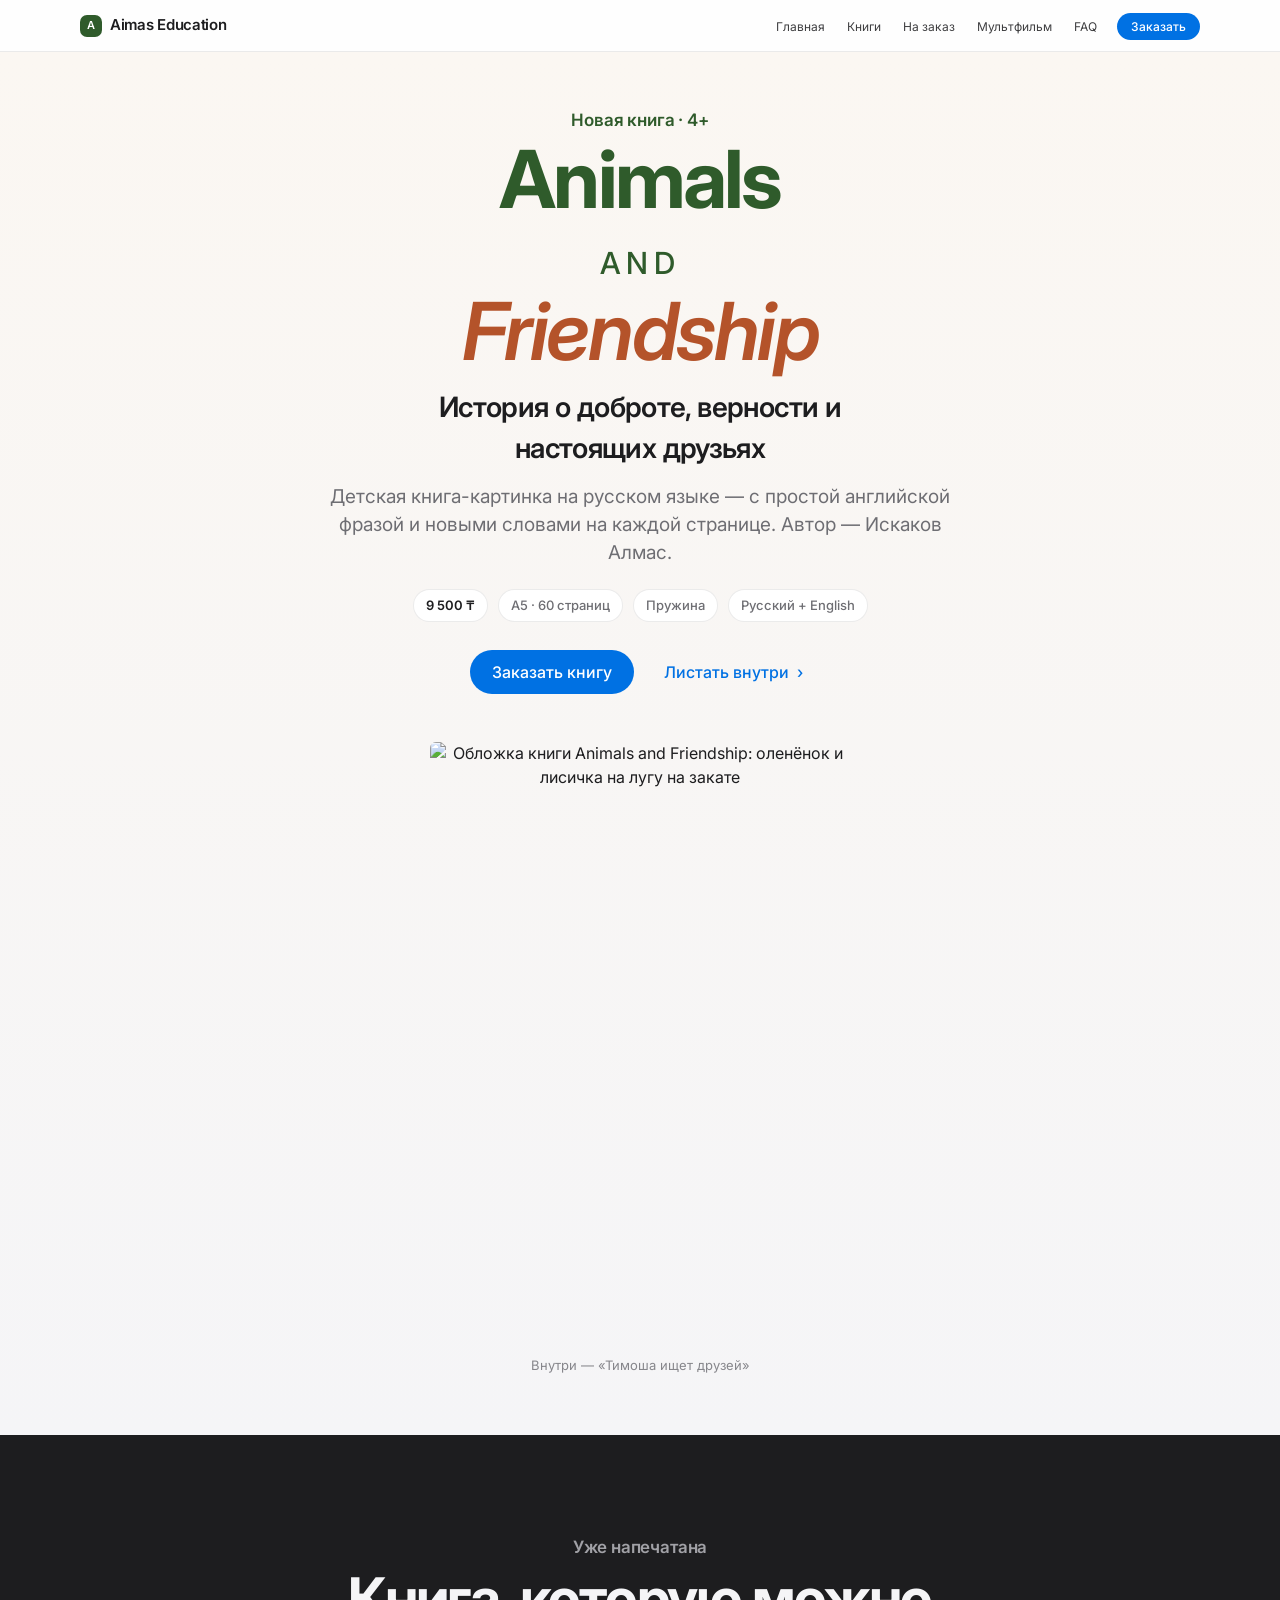
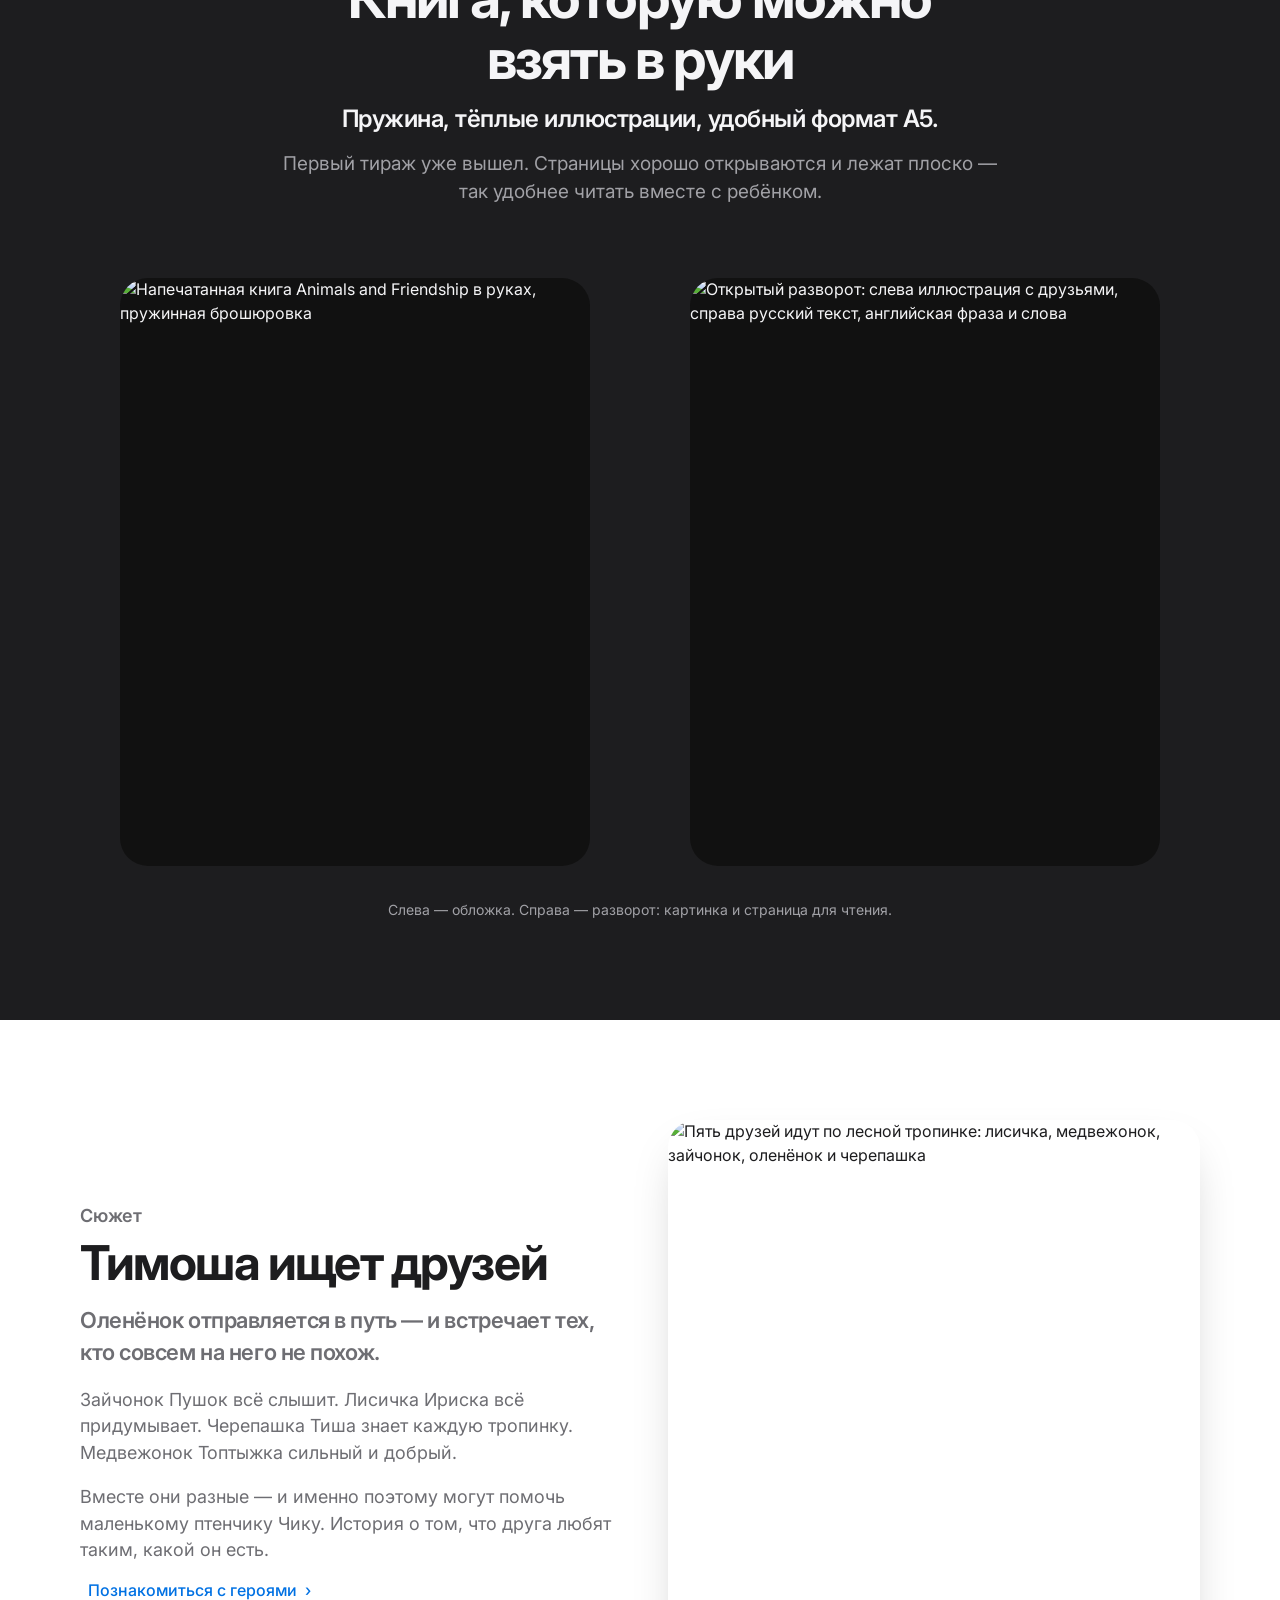
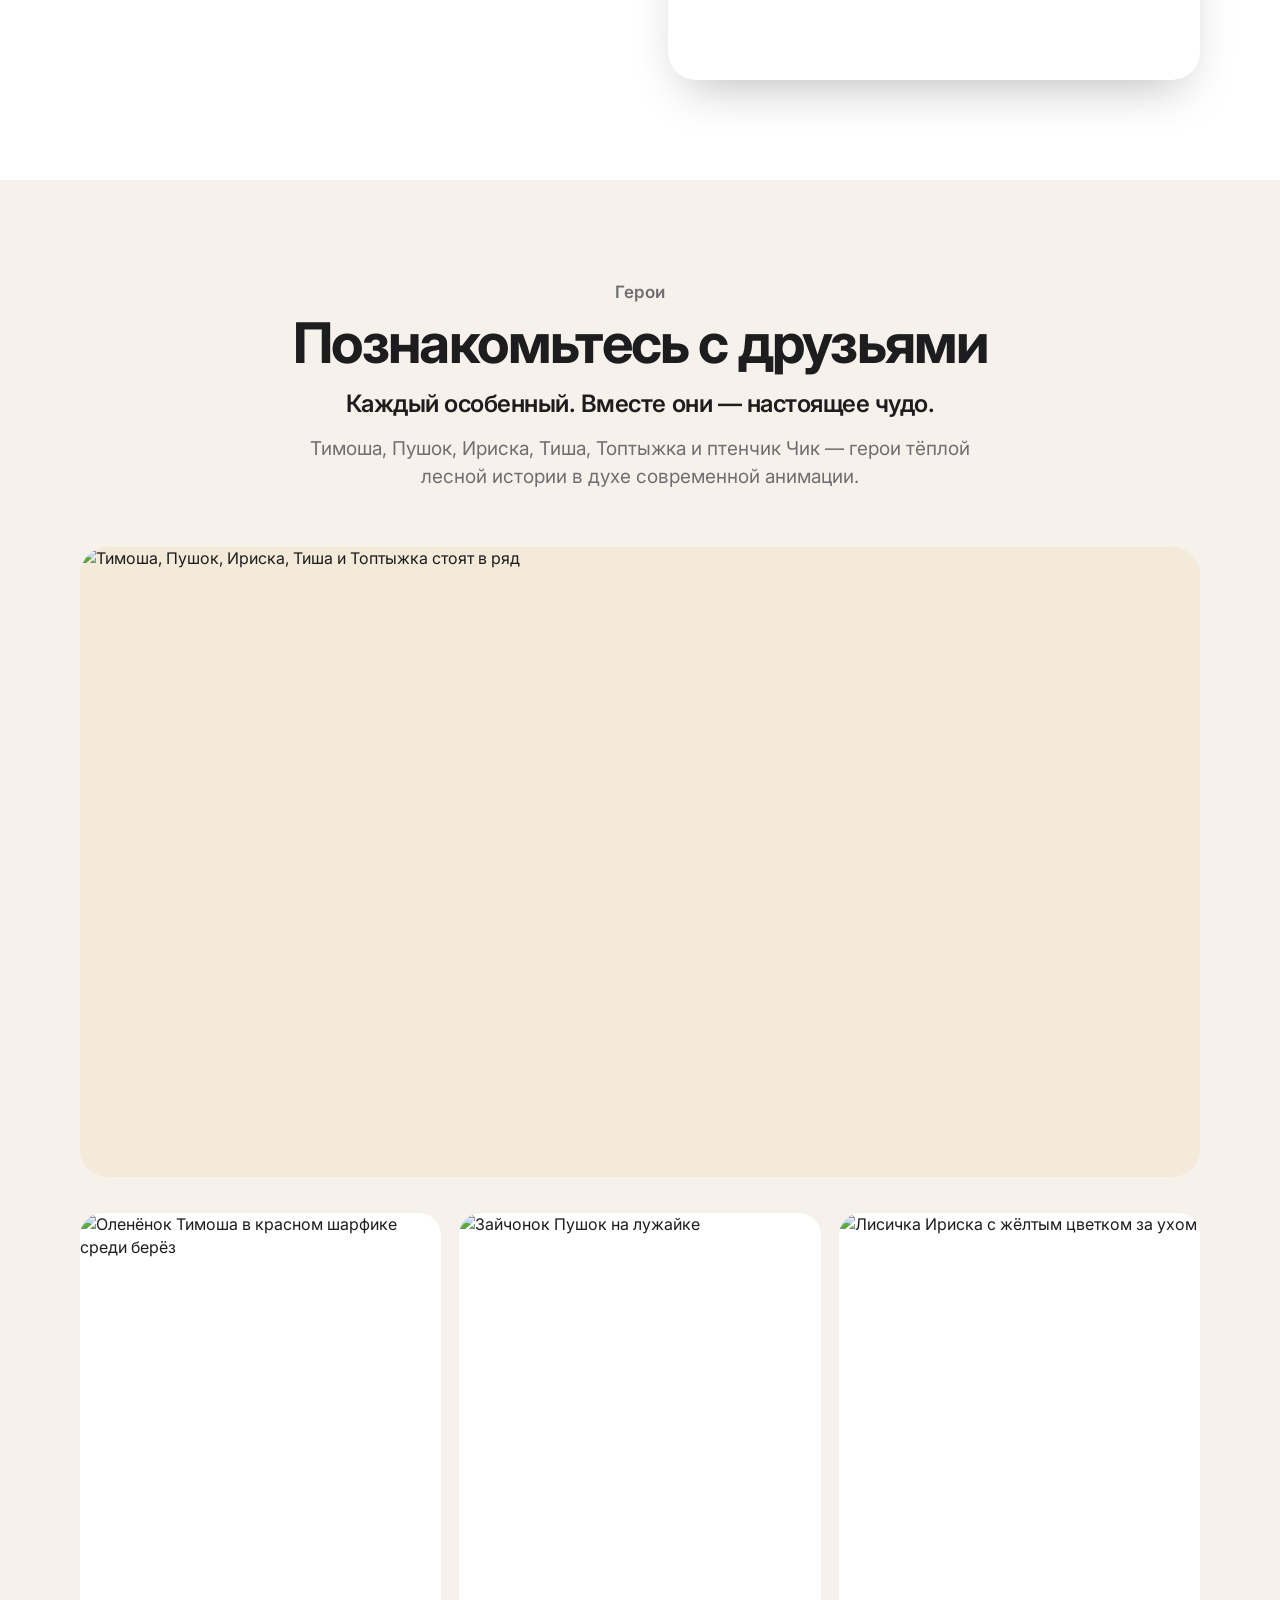
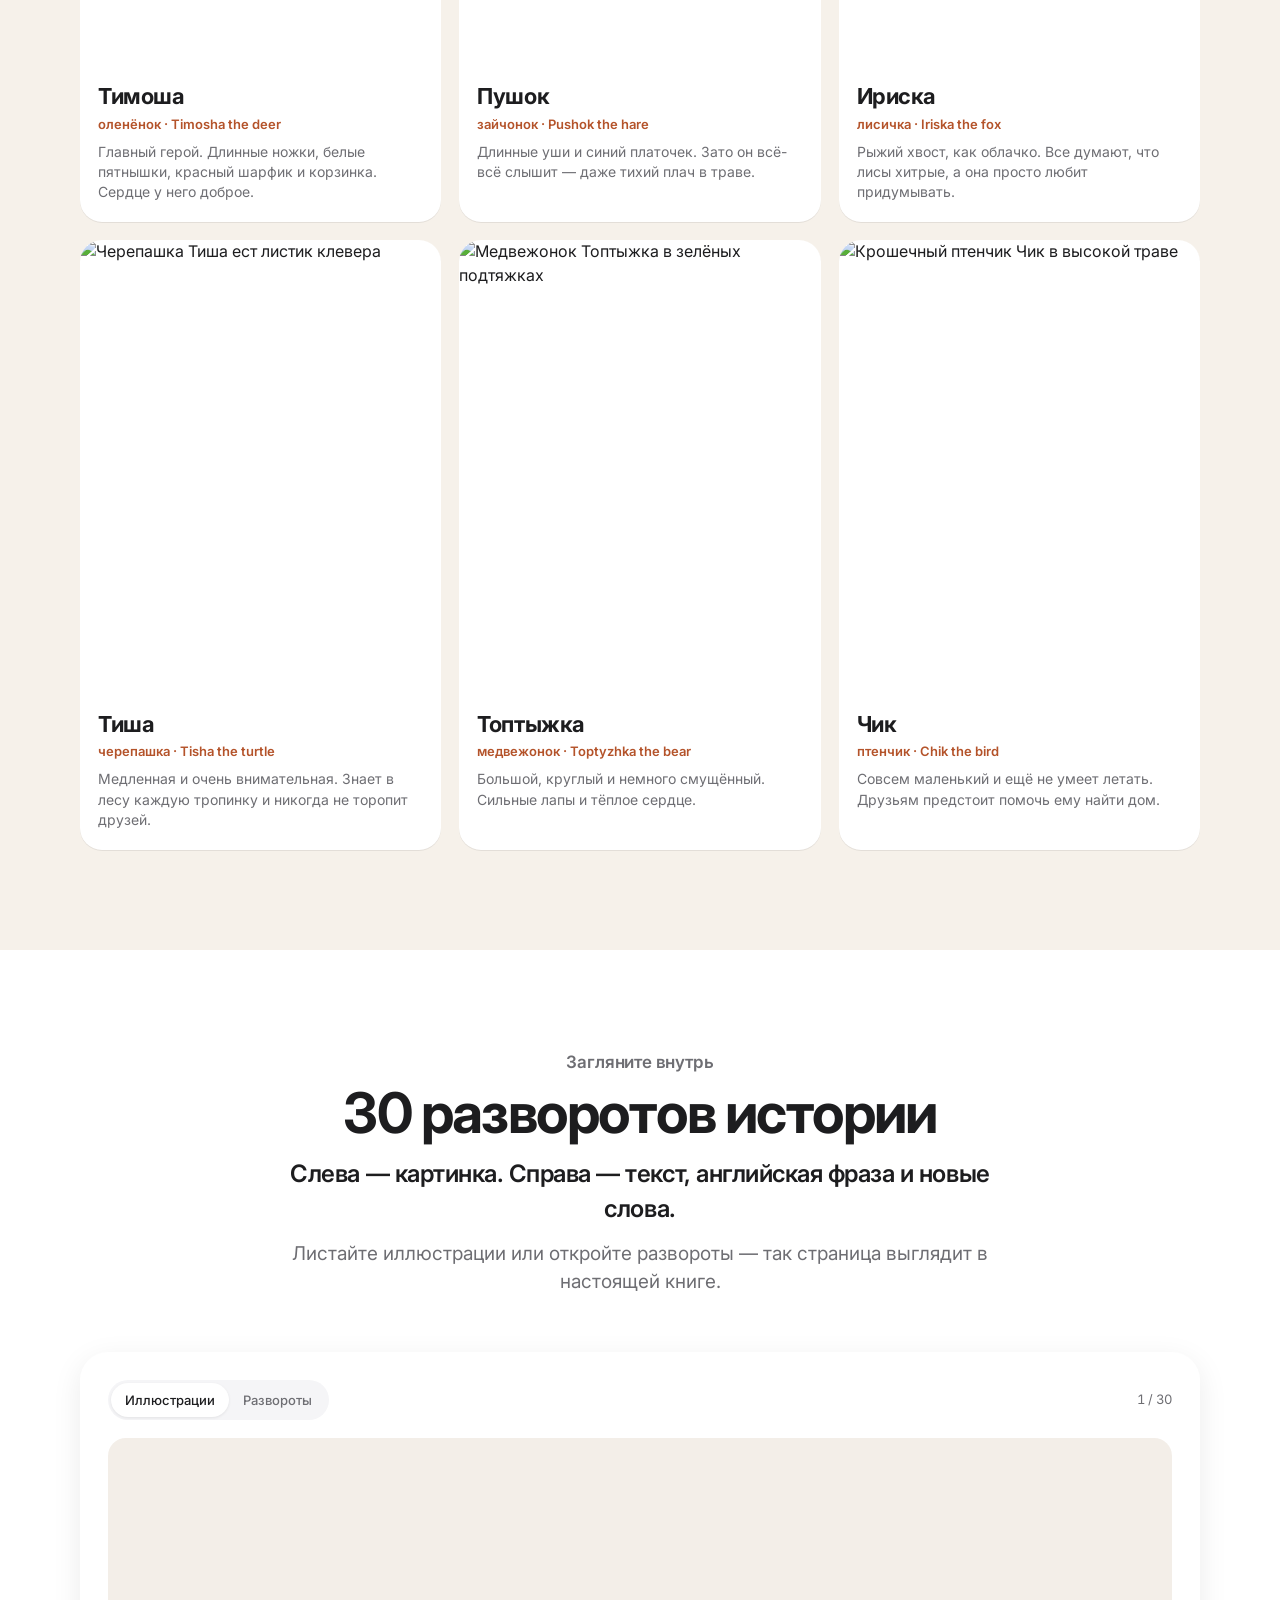
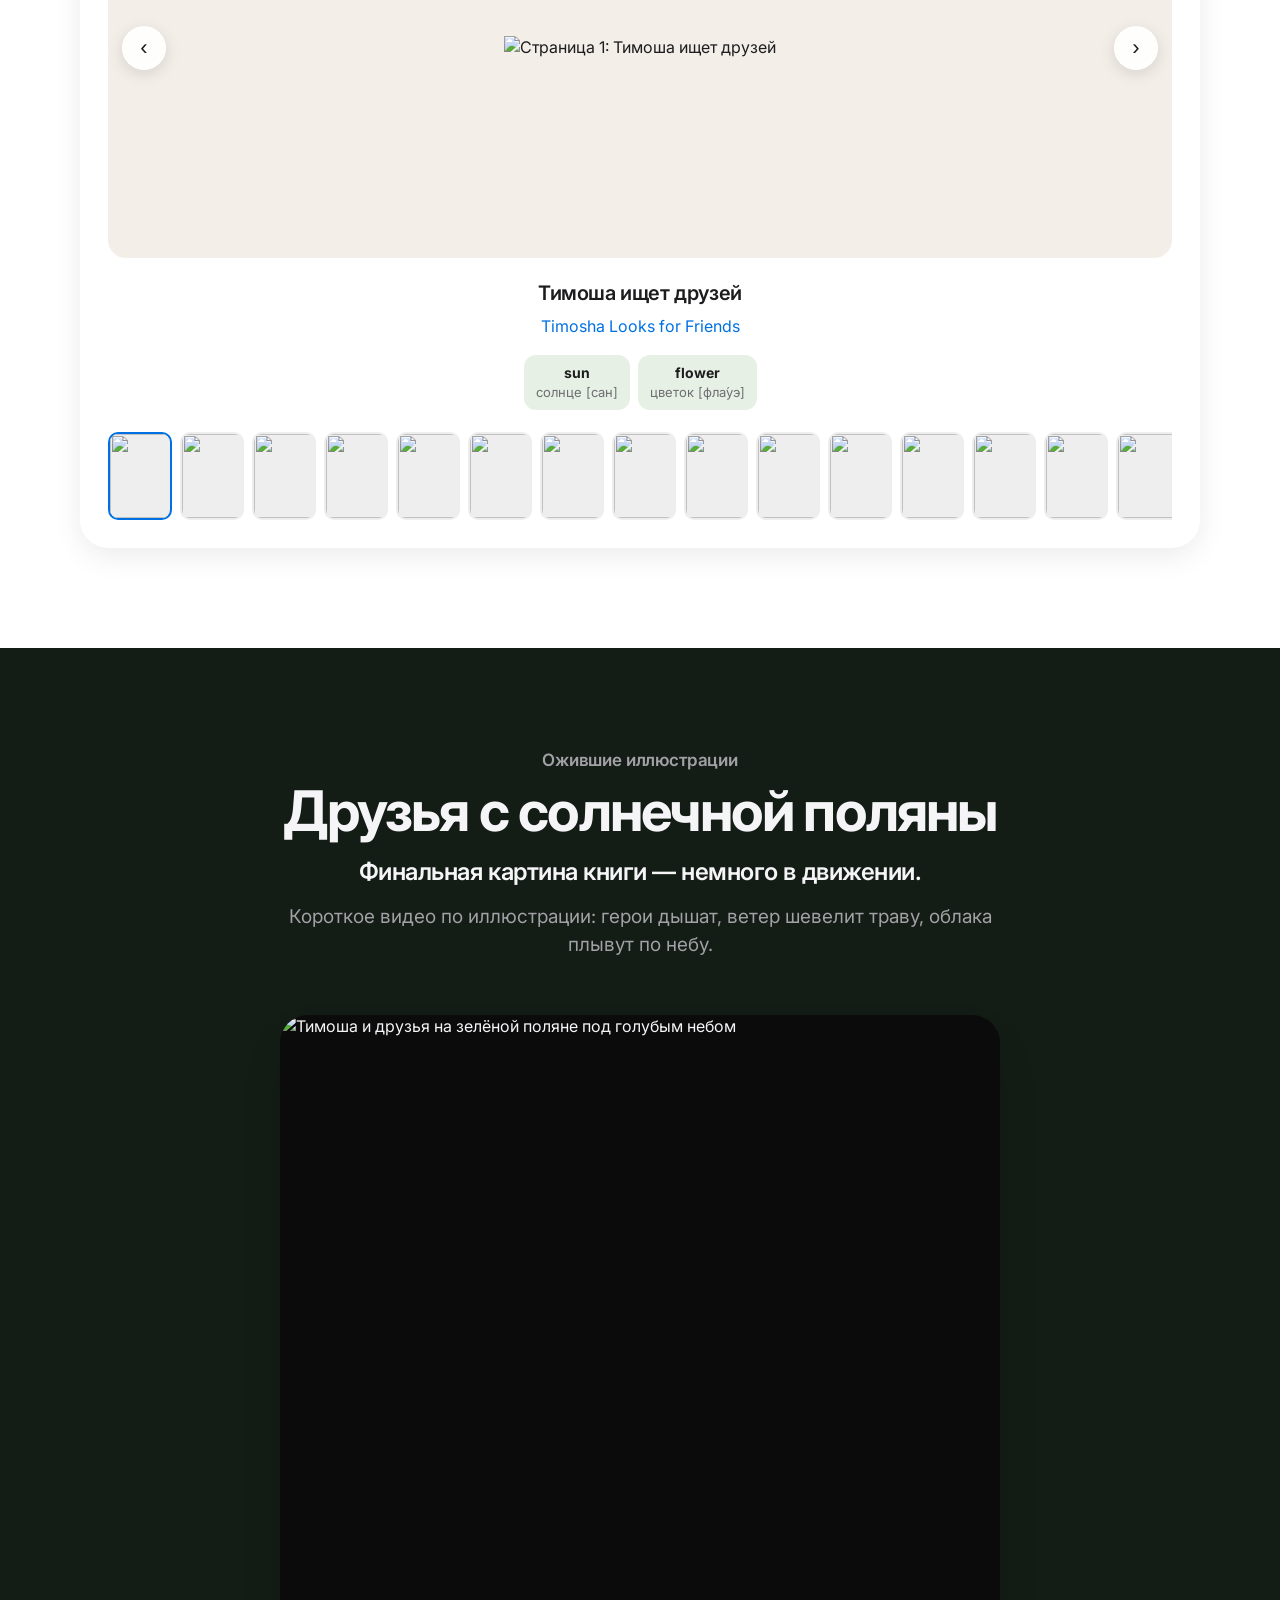
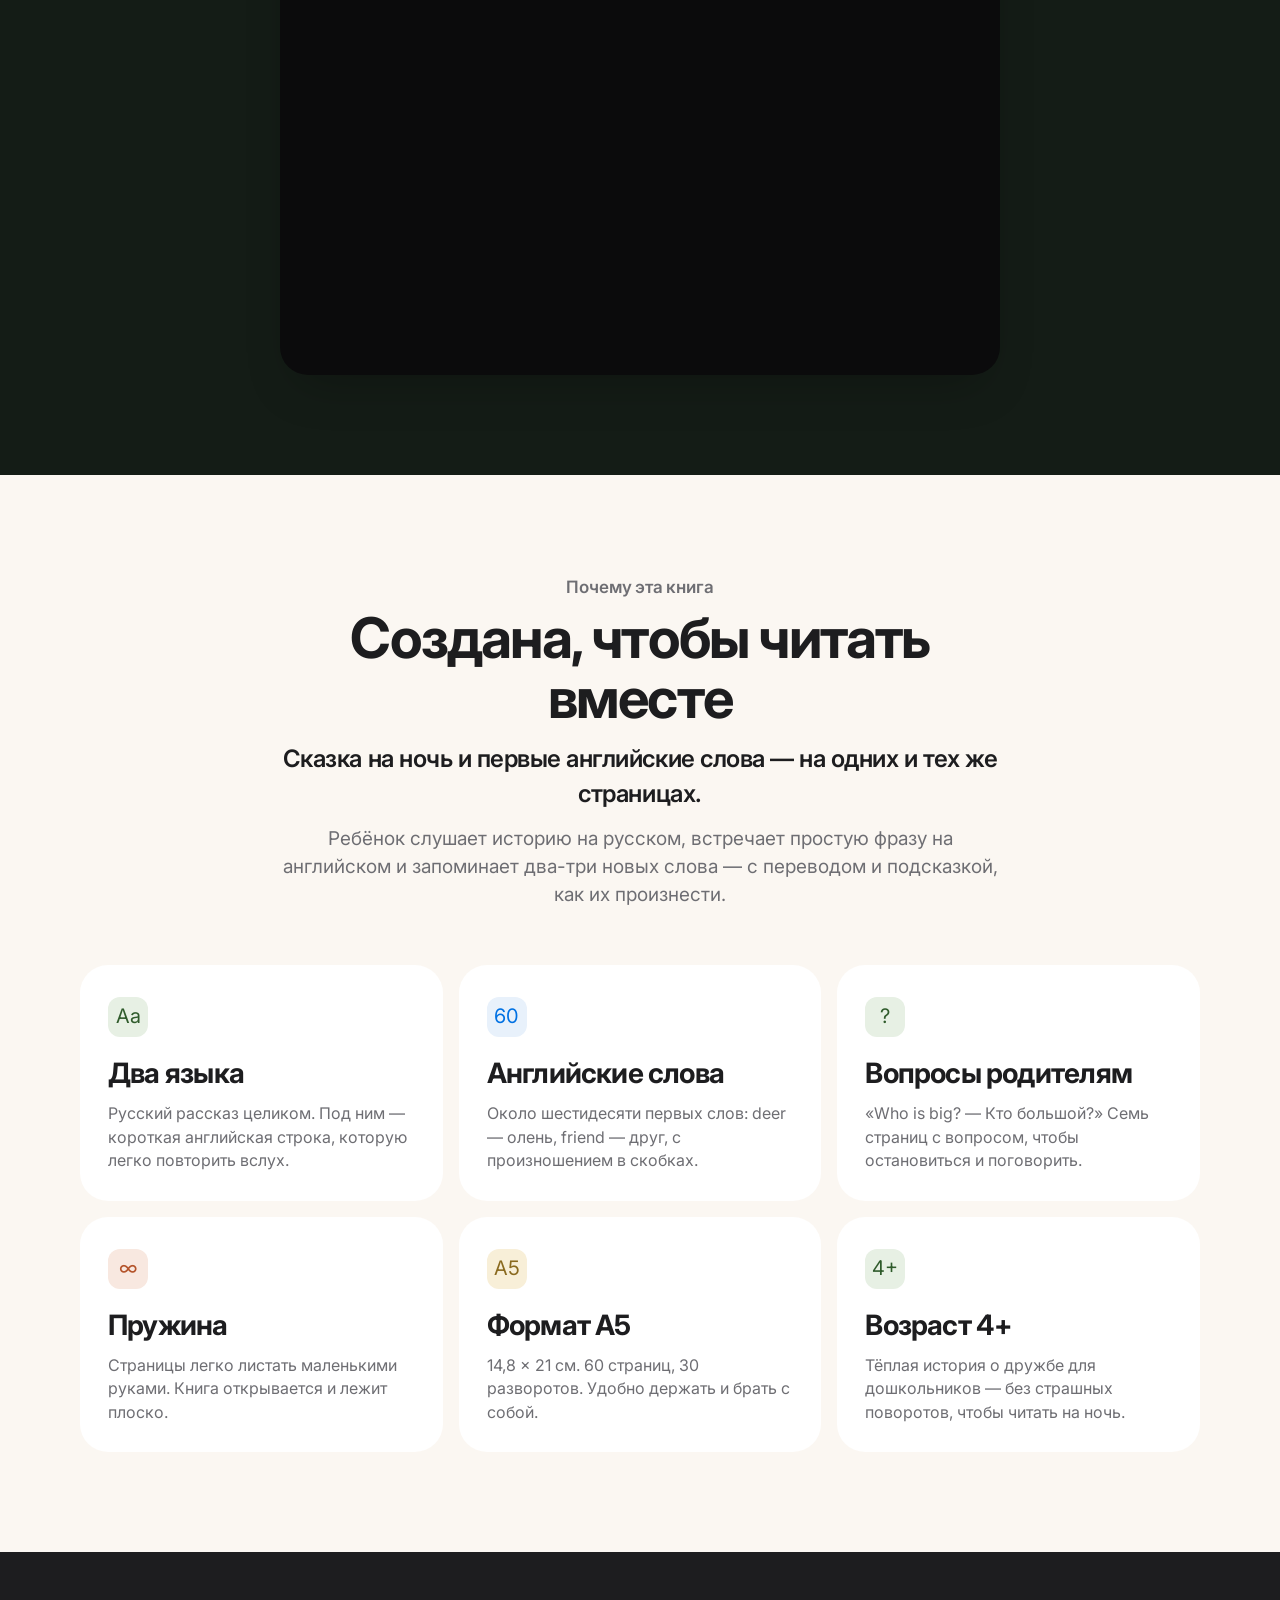
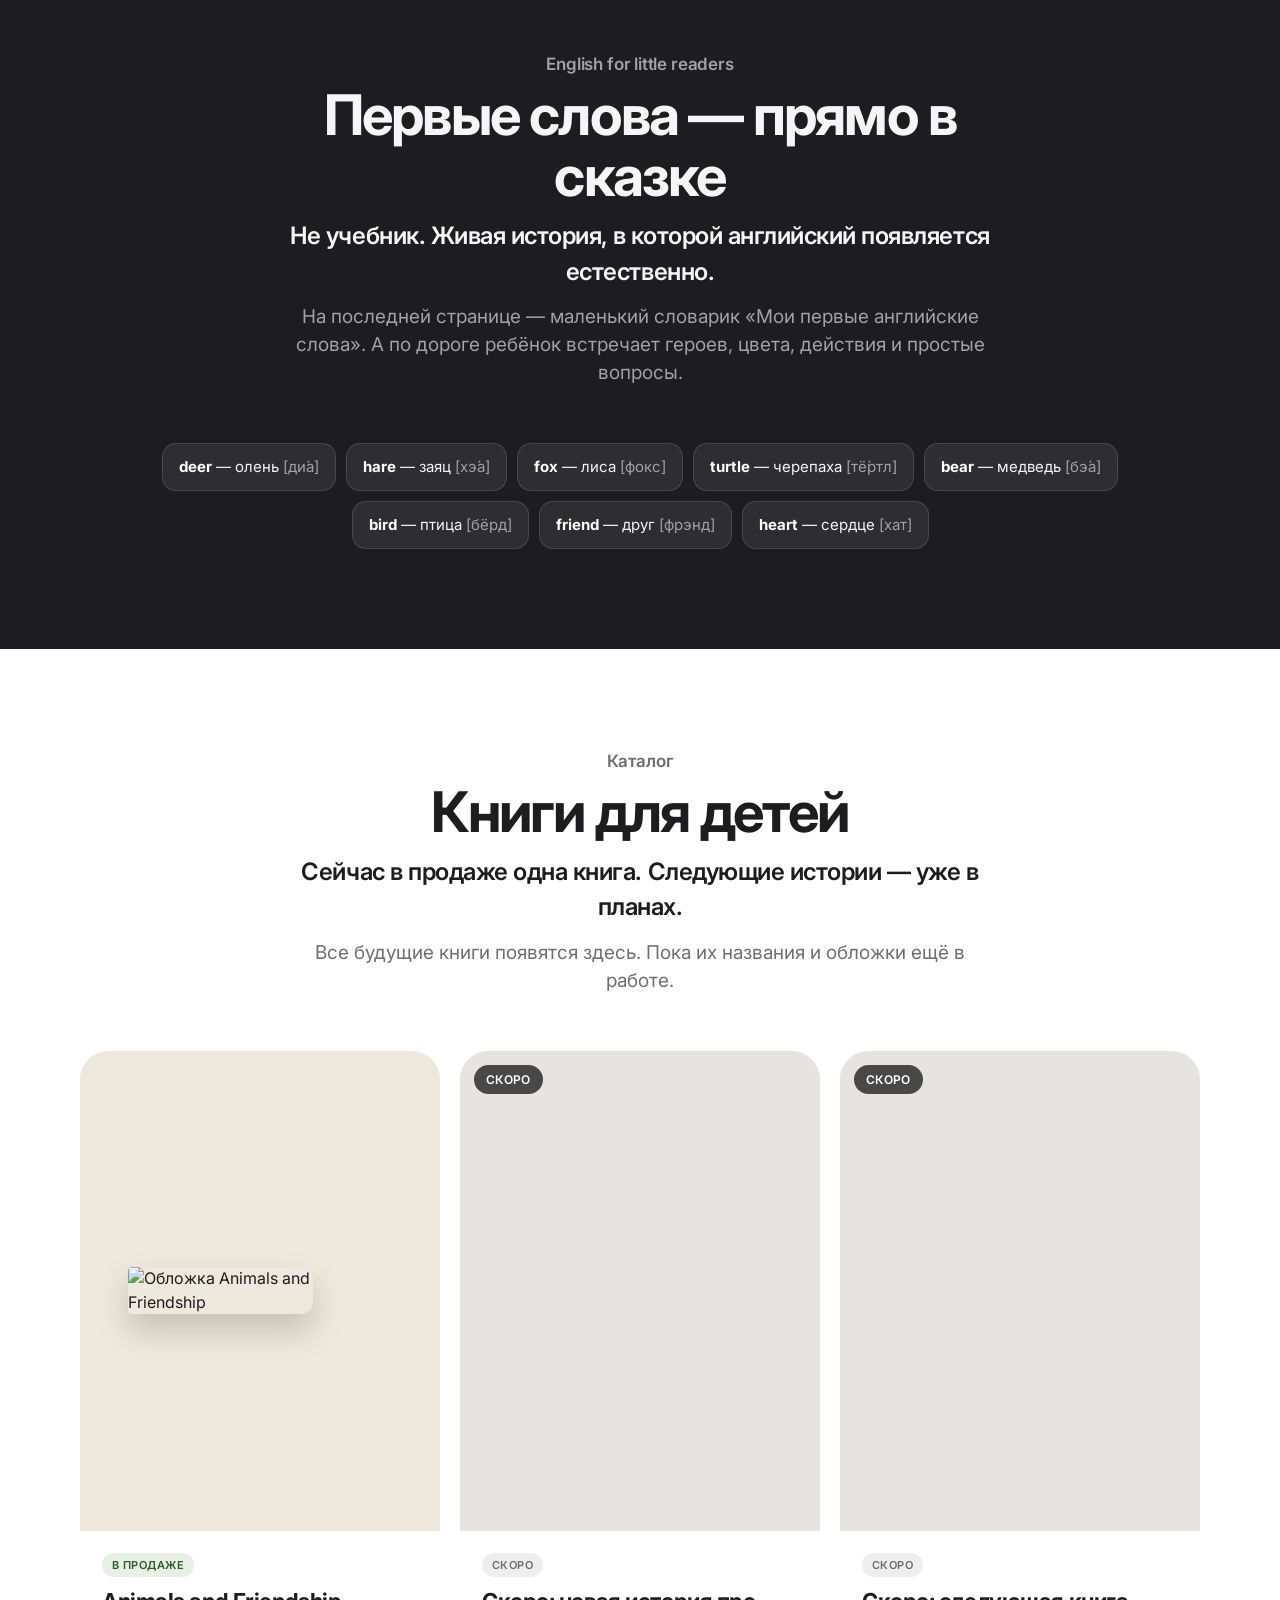
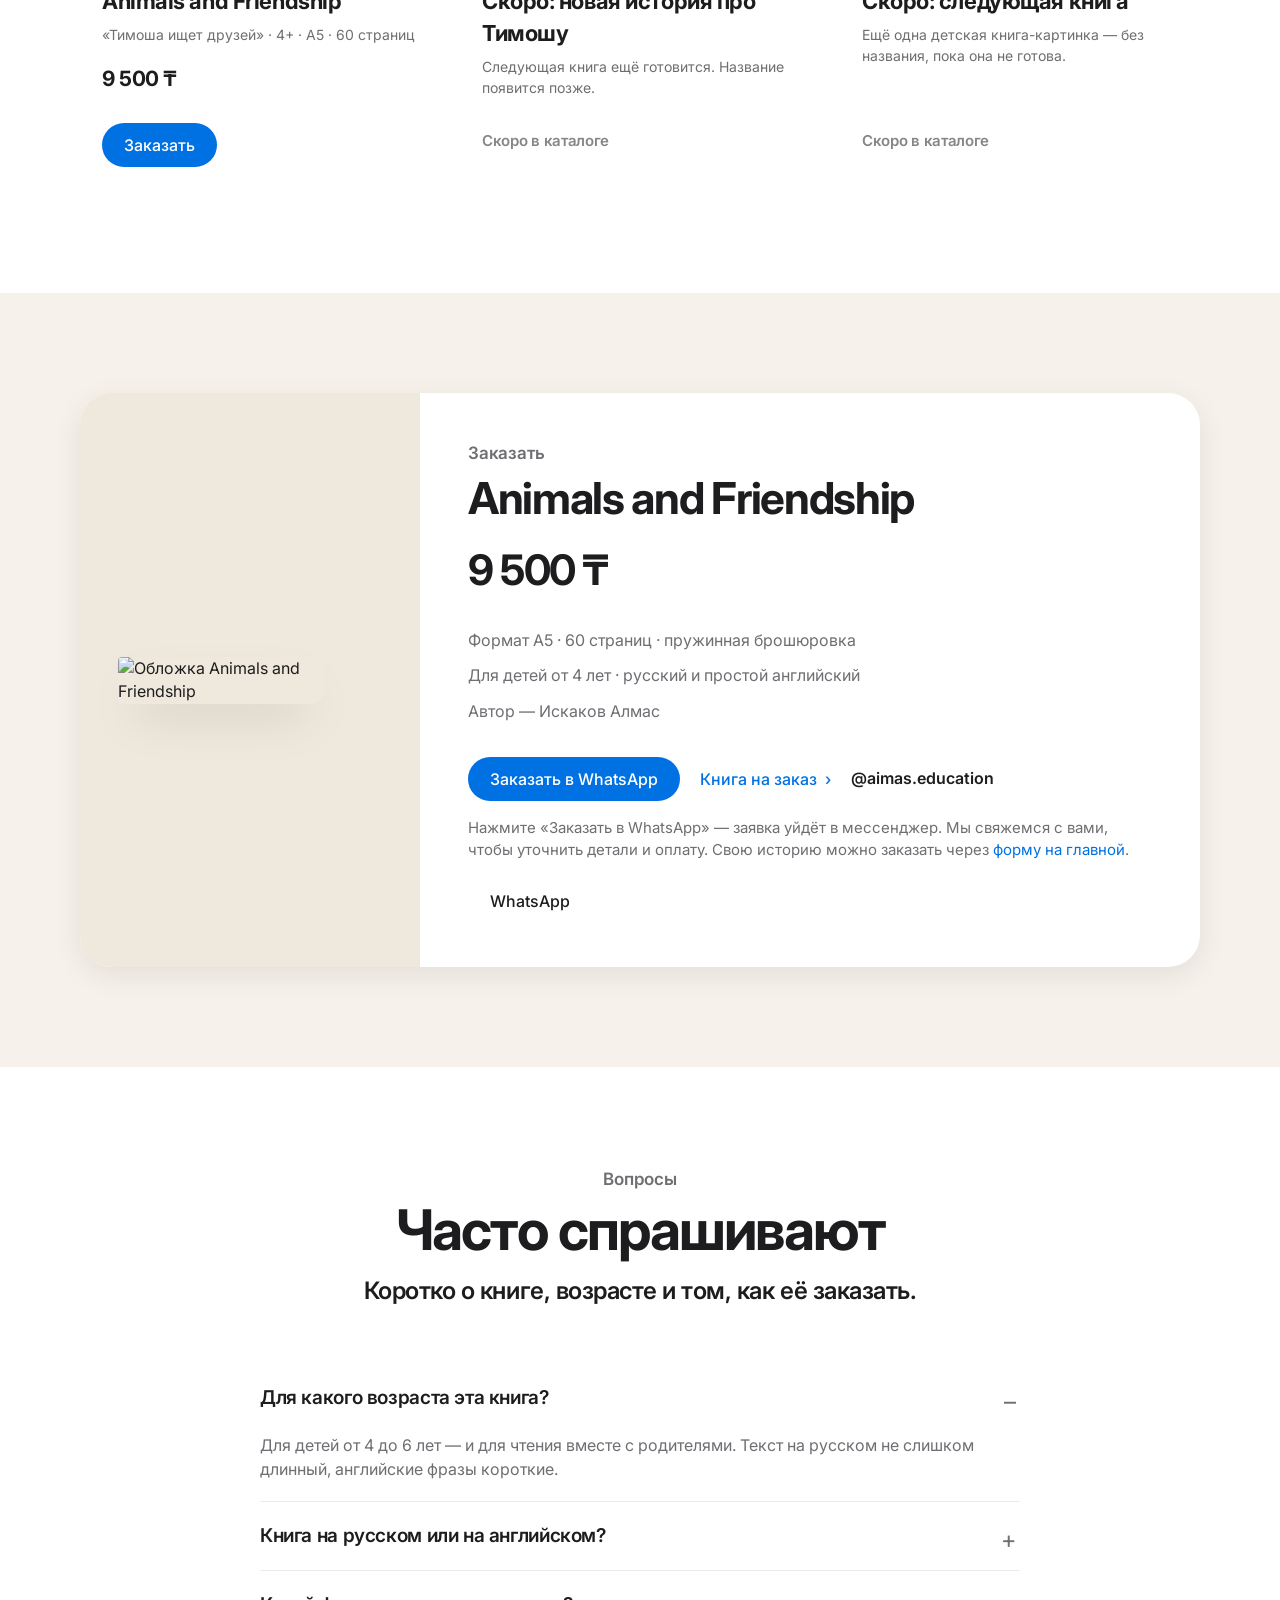
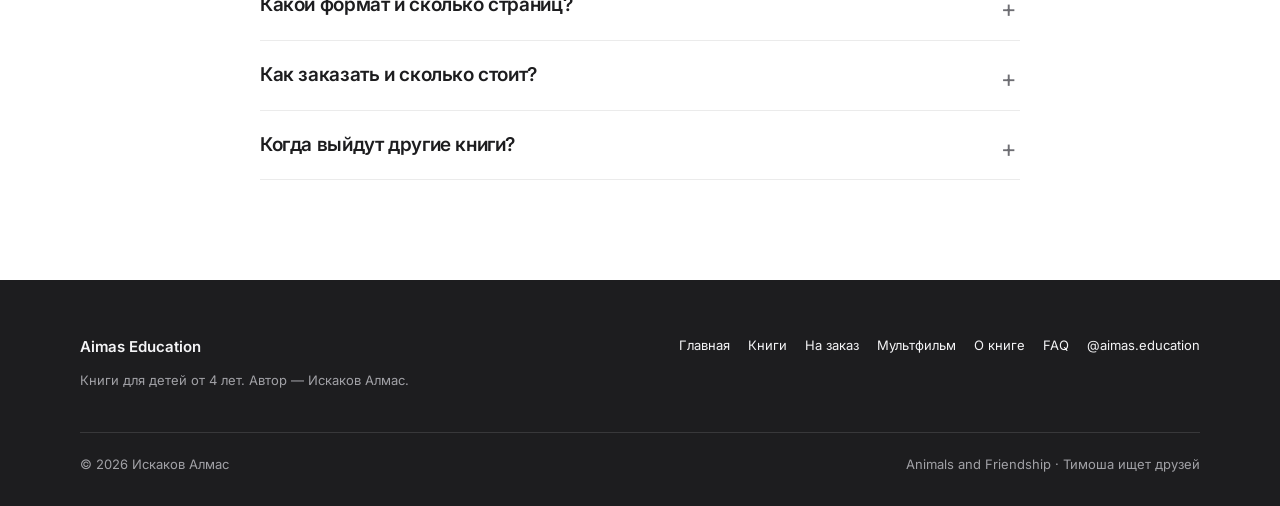
==== books/animals-and-friendship/index.html @ 27f602a7 "Add product page and story data" ====
<!DOCTYPE html>
<html lang="ru" data-assets="../../">
<head>
  <meta charset="utf-8">
  <meta name="viewport" content="width=device-width, initial-scale=1">
  <title>Animals and Friendship — книга Искакова Алмаса</title>
  <meta name="description" content="Детская книга-картинка «Animals and Friendship» / «Тимоша ищет друзей». История о дружбе на русском языке с простым английским на каждой странице. Для детей от 4 лет. Автор Искаков Алмас.">
  <meta property="og:title" content="Animals and Friendship — Тимоша ищет друзей">
  <meta property="og:description" content="Книга о доброте, верности и настоящих друзьях. Русский рассказ и английские слова на каждой странице. 9 500 ₸.">
  <meta property="og:image" content="../../assets/img/cover.jpg">
  <meta name="theme-color" content="#fbf7f2">
  <link rel="icon" href="../../assets/img/favicon-32.png" type="image/png">
  <link rel="apple-touch-icon" href="../../assets/img/apple-touch.jpg">
  <link rel="preconnect" href="https://fonts.googleapis.com">
  <link rel="preconnect" href="https://fonts.gstatic.com" crossorigin>
  <link href="https://fonts.googleapis.com/css2?family=Inter:wght@400;500;600;700&display=swap" rel="stylesheet">
  <link rel="stylesheet" href="../../css/styles.css">
</head>
<body class="page-product">
  <a class="skip" href="#main">К содержанию</a>

  <header class="nav" id="nav">
    <div class="nav-inner">
      <a class="logo" href="../../index.html">
        <span class="logo-mark" aria-hidden="true">A</span>
        Aimas Education
      </a>
      <button class="nav-toggle" type="button" aria-label="Открыть меню" aria-expanded="false">
        <span></span>
      </button>
      <ul class="nav-links">
        <li><a href="../../index.html">Главная</a></li>
        <li><a href="../../index.html#books">Книги</a></li>
        <li><a href="../../index.html#service">На заказ</a></li>
        <li><a href="../../index.html#cartoons">Мультфильм</a></li>
        <li><a href="../../index.html#faq">FAQ</a></li>
        <li><a class="nav-cta" data-order-ready href="#">Заказать</a></li>
      </ul>
    </div>
  </header>

  <main id="main">
    <section class="hero" id="top">
      <p class="eyebrow">Новая книга · 4+</p>
      <h1 class="hero-title">
        <span class="line-a">Animals</span>
        <span class="line-and">and</span>
        <span class="line-f">Friendship</span>
      </h1>
      <p class="hero-sub">История о доброте, верности и настоящих друзьях</p>
      <p class="hero-lede">
        Детская книга-картинка на русском языке — с простой английской фразой
        и новыми словами на каждой странице. Автор — Искаков Алмас.
      </p>
      <div class="hero-meta">
        <span class="pill"><strong data-price>9 500 ₸</strong></span>
        <span class="pill">A5 · 60 страниц</span>
        <span class="pill">Пружина</span>
        <span class="pill">Русский + English</span>
      </div>
      <div class="btn-row">
        <a class="btn btn-primary" data-order-ready href="#">Заказать книгу</a>
        <a class="btn btn-ghost" href="#inside">Листать внутри</a>
      </div>
      <figure class="hero-cover">
        <picture>
          <source srcset="../../assets/img/cover.webp" type="image/webp">
          <img src="../../assets/img/cover.jpg" width="1400" height="1986" alt="Обложка книги Animals and Friendship: оленёнок и лисичка на лугу на закате">
        </picture>
      </figure>
      <p class="hero-note">Внутри — «Тимоша ищет друзей»</p>
    </section>

    <section class="band band-dark" id="printed">
      <div class="wrap">
        <header class="block-head reveal">
          <p class="eyebrow">Уже напечатана</p>
          <h2>Книга, которую можно взять в руки</h2>
          <p class="subhead">Пружина, тёплые иллюстрации, удобный формат A5.</p>
          <p class="body">Первый тираж уже вышел. Страницы хорошо открываются и лежат плоско — так удобнее читать вместе с ребёнком.</p>
        </header>
        <div class="photo-grid reveal">
          <figure class="photo-card">
            <picture>
              <source srcset="../../assets/img/photos/printed-cover.webp" type="image/webp">
              <img src="../../assets/img/photos/printed-cover.jpg" alt="Напечатанная книга Animals and Friendship в руках, пружинная брошюровка">
            </picture>
          </figure>
          <figure class="photo-card">
            <picture>
              <source srcset="../../assets/img/photos/printed-spread.webp" type="image/webp">
              <img src="../../assets/img/photos/printed-spread.jpg" alt="Открытый разворот: слева иллюстрация с друзьями, справа русский текст, английская фраза и слова">
            </picture>
          </figure>
        </div>
        <p class="photo-caption">Слева — обложка. Справа — разворот: картинка и страница для чтения.</p>
      </div>
    </section>

    <section class="band band-white" id="story">
      <div class="wrap split">
        <div class="split-copy reveal">
          <p class="eyebrow">Сюжет</p>
          <h2>Тимоша ищет друзей</h2>
          <p class="subhead">Оленёнок отправляется в путь — и встречает тех, кто совсем на него не похож.</p>
          <p>Зайчонок Пушок всё слышит. Лисичка Ириска всё придумывает. Черепашка Тиша знает каждую тропинку. Медвежонок Топтыжка сильный и добрый.</p>
          <p>Вместе они разные — и именно поэтому могут помочь маленькому птенчику Чику. История о том, что друга любят таким, какой он есть.</p>
          <div class="btn-row">
            <a class="btn btn-ghost" href="#characters">Познакомиться с героями</a>
          </div>
        </div>
        <div class="split-visual lift reveal">
          <picture>
            <source srcset="../../assets/img/pages/page_14.webp" type="image/webp">
            <img src="../../assets/img/pages/page_14.jpg" alt="Пять друзей идут по лесной тропинке: лисичка, медвежонок, зайчонок, оленёнок и черепашка">
          </picture>
        </div>
      </div>
    </section>

    <section class="band band-warm" id="characters">
      <div class="wrap">
        <header class="block-head reveal">
          <p class="eyebrow">Герои</p>
          <h2>Познакомьтесь с друзьями</h2>
          <p class="subhead">Каждый особенный. Вместе они — настоящее чудо.</p>
          <p class="body">Тимоша, Пушок, Ириска, Тиша, Топтыжка и птенчик Чик — герои тёплой лесной истории в духе современной анимации.</p>
        </header>

        <div class="char-hero reveal" id="char-video-wrap">
          <video id="video-chars" autoplay muted loop playsinline poster="assets/img/characters.jpg" aria-label="Ожившие герои книги" hidden>
            <source src="../../assets/video/characters-alive.mp4" type="video/mp4">
          </video>
          <div class="kenburns" id="fallback-chars">
            <picture>
              <source srcset="../../assets/img/characters.webp" type="image/webp">
              <img src="../../assets/img/characters.jpg" alt="Тимоша, Пушок, Ириска, Тиша и Топтыжка стоят в ряд">
            </picture>
          </div>
        </div>

        <div class="char-grid">
          <article class="char-card reveal">
            <picture>
              <source srcset="../../assets/img/pages/page_02.webp" type="image/webp">
              <img src="../../assets/img/pages/page_02.jpg" alt="Оленёнок Тимоша в красном шарфике среди берёз">
            </picture>
            <div class="pad">
              <h3>Тимоша</h3>
              <p class="who">оленёнок · Timosha the deer</p>
              <p>Главный герой. Длинные ножки, белые пятнышки, красный шарфик и корзинка. Сердце у него доброе.</p>
            </div>
          </article>
          <article class="char-card reveal">
            <picture>
              <source srcset="../../assets/img/pages/page_05.webp" type="image/webp">
              <img src="../../assets/img/pages/page_05.jpg" alt="Зайчонок Пушок на лужайке">
            </picture>
            <div class="pad">
              <h3>Пушок</h3>
              <p class="who">зайчонок · Pushok the hare</p>
              <p>Длинные уши и синий платочек. Зато он всё-всё слышит — даже тихий плач в траве.</p>
            </div>
          </article>
          <article class="char-card reveal">
            <picture>
              <source srcset="../../assets/img/pages/page_08.webp" type="image/webp">
              <img src="../../assets/img/pages/page_08.jpg" alt="Лисичка Ириска с жёлтым цветком за ухом">
            </picture>
            <div class="pad">
              <h3>Ириска</h3>
              <p class="who">лисичка · Iriska the fox</p>
              <p>Рыжий хвост, как облачко. Все думают, что лисы хитрые, а она просто любит придумывать.</p>
            </div>
          </article>
          <article class="char-card reveal">
            <picture>
              <source srcset="../../assets/img/pages/page_10.webp" type="image/webp">
              <img src="../../assets/img/pages/page_10.jpg" alt="Черепашка Тиша ест листик клевера">
            </picture>
            <div class="pad">
              <h3>Тиша</h3>
              <p class="who">черепашка · Tisha the turtle</p>
              <p>Медленная и очень внимательная. Знает в лесу каждую тропинку и никогда не торопит друзей.</p>
            </div>
          </article>
          <article class="char-card reveal">
            <picture>
              <source srcset="../../assets/img/pages/page_12.webp" type="image/webp">
              <img src="../../assets/img/pages/page_12.jpg" alt="Медвежонок Топтыжка в зелёных подтяжках">
            </picture>
            <div class="pad">
              <h3>Топтыжка</h3>
              <p class="who">медвежонок · Toptyzhka the bear</p>
              <p>Большой, круглый и немного смущённый. Сильные лапы и тёплое сердце.</p>
            </div>
          </article>
          <article class="char-card reveal">
            <picture>
              <source srcset="../../assets/img/pages/page_16.webp" type="image/webp">
              <img src="../../assets/img/pages/page_16.jpg" alt="Крошечный птенчик Чик в высокой траве">
            </picture>
            <div class="pad">
              <h3>Чик</h3>
              <p class="who">птенчик · Chik the bird</p>
              <p>Совсем маленький и ещё не умеет летать. Друзьям предстоит помочь ему найти дом.</p>
            </div>
          </article>
        </div>
      </div>
    </section>

    <section class="band band-white" id="inside">
      <div class="wrap">
        <header class="block-head reveal">
          <p class="eyebrow">Загляните внутрь</p>
          <h2>30 разворотов истории</h2>
          <p class="subhead">Слева — картинка. Справа — текст, английская фраза и новые слова.</p>
          <p class="body">Листайте иллюстрации или откройте развороты — так страница выглядит в настоящей книге.</p>
        </header>

        <div class="viewer reveal">
          <div class="viewer-toolbar">
            <div class="seg" role="tablist" aria-label="Режим просмотра">
              <button type="button" data-mode="pages" aria-pressed="true">Иллюстрации</button>
              <button type="button" data-mode="spreads" aria-pressed="false">Развороты</button>
            </div>
            <span class="viewer-count" id="viewer-count">1 / 30</span>
          </div>
          <div class="stage" id="stage">
            <button class="nav-arrow prev" id="prev-page" type="button" aria-label="Предыдущая страница">‹</button>
            <img id="stage-img" src="../../assets/img/pages/page_01.webp" alt="Страница 1">
            <button class="nav-arrow next" id="next-page" type="button" aria-label="Следующая страница">›</button>
          </div>
          <div class="viewer-caption">
            <p class="ru" id="cap-ru">Тимоша ищет друзей</p>
            <p class="en" id="cap-en">Timosha Looks for Friends</p>
            <ul class="vocab" id="cap-vocab"></ul>
            <p class="ask" id="cap-ask" hidden></p>
          </div>
          <div class="thumbs" id="thumbs"></div>
        </div>
      </div>
    </section>

    <section class="band band-forest" id="video">
      <div class="wrap">
        <header class="block-head reveal">
          <p class="eyebrow">Ожившие иллюстрации</p>
          <h2>Друзья с солнечной поляны</h2>
          <p class="subhead">Финальная картина книги — немного в движении.</p>
          <p class="body">Короткое видео по иллюстрации: герои дышат, ветер шевелит траву, облака плывут по небу.</p>
        </header>
        <div class="video-frame reveal">
          <video id="video-friends" autoplay muted loop playsinline poster="assets/img/pages/page_30.jpg" aria-label="Ожившая иллюстрация с героями на поляне" hidden>
            <source src="../../assets/video/friends-wave.mp4" type="video/mp4">
          </video>
          <div class="kenburns" id="fallback-friends">
            <picture>
              <source srcset="../../assets/img/pages/page_30.webp" type="image/webp">
              <img src="../../assets/img/pages/page_30.jpg" alt="Тимоша и друзья на зелёной поляне под голубым небом">
            </picture>
          </div>
        </div>
      </div>
    </section>

    <section class="band band-cream" id="features">
      <div class="wrap">
        <header class="block-head reveal">
          <p class="eyebrow">Почему эта книга</p>
          <h2>Создана, чтобы читать вместе</h2>
          <p class="subhead">Сказка на ночь и первые английские слова — на одних и тех же страницах.</p>
          <p class="body">Ребёнок слушает историю на русском, встречает простую фразу на английском и запоминает два-три новых слова — с переводом и подсказкой, как их произнести.</p>
        </header>

        <div class="bento reveal">
          <article class="tile">
            <div class="icon">Aa</div>
            <h3>Два языка</h3>
            <p>Русский рассказ целиком. Под ним — короткая английская строка, которую легко повторить вслух.</p>
          </article>
          <article class="tile t-blue">
            <div class="icon">60</div>
            <h3>Английские слова</h3>
            <p>Около шестидесяти первых слов: deer — олень, friend — друг, с произношением в скобках.</p>
          </article>
          <article class="tile">
            <div class="icon">?</div>
            <h3>Вопросы родителям</h3>
            <p>«Who is big? — Кто большой?» Семь страниц с вопросом, чтобы остановиться и поговорить.</p>
          </article>
          <article class="tile t-terra">
            <div class="icon">∞</div>
            <h3>Пружина</h3>
            <p>Страницы легко листать маленькими руками. Книга открывается и лежит плоско.</p>
          </article>
          <article class="tile t-gold">
            <div class="icon">A5</div>
            <h3>Формат A5</h3>
            <p>14,8 × 21 см. 60 страниц, 30 разворотов. Удобно держать и брать с собой.</p>
          </article>
          <article class="tile">
            <div class="icon">4+</div>
            <h3>Возраст 4+</h3>
            <p>Тёплая история о дружбе для дошкольников — без страшных поворотов, чтобы читать на ночь.</p>
          </article>
        </div>
      </div>
    </section>

    <section class="band band-dark" id="learn">
      <div class="wrap">
        <header class="block-head reveal">
          <p class="eyebrow">English for little readers</p>
          <h2>Первые слова — прямо в сказке</h2>
          <p class="subhead">Не учебник. Живая история, в которой английский появляется естественно.</p>
          <p class="body">На последней странице — маленький словарик «Мои первые английские слова». А по дороге ребёнок встречает героев, цвета, действия и простые вопросы.</p>
        </header>
        <div class="learn-chips reveal">
          <span><b>deer</b> — олень <i>[ди́а]</i></span>
          <span><b>hare</b> — заяц <i>[хэ́а]</i></span>
          <span><b>fox</b> — лиса <i>[фокс]</i></span>
          <span><b>turtle</b> — черепаха <i>[тё́ртл]</i></span>
          <span><b>bear</b> — медведь <i>[бэ́а]</i></span>
          <span><b>bird</b> — птица <i>[бёрд]</i></span>
          <span><b>friend</b> — друг <i>[фрэнд]</i></span>
          <span><b>heart</b> — сердце <i>[хат]</i></span>
        </div>
      </div>
    </section>

    <section class="band band-white" id="catalog">
      <div class="wrap">
        <header class="block-head reveal">
          <p class="eyebrow">Каталог</p>
          <h2>Книги для детей</h2>
          <p class="subhead">Сейчас в продаже одна книга. Следующие истории — уже в планах.</p>
          <p class="body">Все будущие книги появятся здесь. Пока их названия и обложки ещё в работе.</p>
        </header>
        <div class="catalog reveal">
          <article class="product">
            <div class="shot">
              <picture>
                <source srcset="../../assets/img/cover-card.webp" type="image/webp">
                <img src="../../assets/img/cover-card.jpg" alt="Обложка Animals and Friendship">
              </picture>
            </div>
            <div class="info">
              <span class="badge">В продаже</span>
              <h3>Animals and Friendship</h3>
              <p class="muted">«Тимоша ищет друзей» · 4+ · A5 · 60 страниц</p>
              <p class="price" data-price>9 500 ₸</p>
              <a class="btn btn-primary" data-order-ready href="#">Заказать</a>
            </div>
          </article>
          <article class="product soon">
            <div class="shot">
              <picture>
                <source srcset="../../assets/img/pages/page_29.webp" type="image/webp">
                <img src="../../assets/img/pages/page_29.jpg" alt="">
              </picture>
              <span class="soon-stamp">Скоро</span>
            </div>
            <div class="info">
              <span class="badge">Скоро</span>
              <h3>Скоро: новая история про Тимошу</h3>
              <p class="muted">Следующая книга ещё готовится. Название появится позже.</p>
              <p class="price">Скоро в каталоге</p>
            </div>
          </article>
          <article class="product soon">
            <div class="shot">
              <picture>
                <source srcset="../../assets/img/pages/page_20.webp" type="image/webp">
                <img src="../../assets/img/pages/page_20.jpg" alt="">
              </picture>
              <span class="soon-stamp">Скоро</span>
            </div>
            <div class="info">
              <span class="badge">Скоро</span>
              <h3>Скоро: следующая книга</h3>
              <p class="muted">Ещё одна детская книга-картинка — без названия, пока она не готова.</p>
              <p class="price">Скоро в каталоге</p>
            </div>
          </article>
        </div>
      </div>
    </section>

    <section class="band band-warm" id="order">
      <div class="wrap">
        <div class="order-card reveal">
          <div class="order-cover">
            <picture>
              <source srcset="../../assets/img/cover.webp" type="image/webp">
              <img src="../../assets/img/cover.jpg" alt="Обложка Animals and Friendship">
            </picture>
          </div>
          <div class="order-body">
            <p class="eyebrow">Заказать</p>
            <h2>Animals and Friendship</h2>
            <p class="order-price" data-price>9 500 ₸</p>
            <ul class="order-list">
              <li>Формат A5 · 60 страниц · пружинная брошюровка</li>
              <li>Для детей от 4 лет · русский и простой английский</li>
              <li>Автор — Искаков Алмас</li>
            </ul>
            <div class="order-actions">
              <a class="btn btn-primary" data-order-ready href="#">Заказать в WhatsApp</a>
              <a class="btn btn-ghost" href="../../index.html#order">Книга на заказ</a>
              <a class="ig-handle" data-ig-profile href="https://www.instagram.com/aimas.education/">
                <span data-ig-handle>@aimas.education</span>
              </a>
            </div>
            <p class="handle-note">Нажмите «Заказать в WhatsApp» — заявка уйдёт в мессенджер. Мы свяжемся с вами, чтобы уточнить детали и оплату. Свою историю можно заказать через <a href="../../index.html#order">форму на главной</a>.</p>
            <div class="opt-contacts" id="opt-contacts"></div>
          </div>
        </div>
      </div>
    </section>

    <section class="band band-white" id="faq">
      <div class="wrap">
        <header class="block-head reveal">
          <p class="eyebrow">Вопросы</p>
          <h2>Часто спрашивают</h2>
          <p class="subhead">Коротко о книге, возрасте и том, как её заказать.</p>
        </header>
        <div class="faq reveal">
          <div class="faq-item" open>
            <button type="button">Для какого возраста эта книга?</button>
            <div class="ans">Для детей от 4 до 6 лет — и для чтения вместе с родителями. Текст на русском не слишком длинный, английские фразы короткие.</div>
          </div>
          <div class="faq-item">
            <button type="button">Книга на русском или на английском?</button>
            <div class="ans">Основной рассказ — на русском. На каждой странице есть простая английская строка, два-три новых слова с переводом и произношением. На некоторых страницах — вопрос для родителей. В конце — маленький словарик.</div>
          </div>
          <div class="faq-item">
            <button type="button">Какой формат и сколько страниц?</button>
            <div class="ans">Формат A5 (14,8 × 21 см), 60 страниц — 30 разворотов. Напечатана на пружине: книга легко открывается и лежит плоско.</div>
          </div>
          <div class="faq-item">
            <button type="button">Как заказать и сколько стоит?</button>
            <div class="ans">Книга стоит <span data-price>9 500 ₸</span>. Напишите в Instagram <a data-ig-profile href="https://www.instagram.com/aimas.education/">@aimas.education</a> — укажите имя, город и количество книг. О доставке автор расскажет в сообщении.</div>
          </div>
          <div class="faq-item">
            <button type="button">Когда выйдут другие книги?</button>
            <div class="ans">Готовим следующие истории, в том числе новую историю про Тимошу. Как только книга будет готова, она появится в каталоге. Сейчас в продаже только «Animals and Friendship».</div>
          </div>
        </div>
      </div>
    </section>
  </main>

  <footer class="footer">
    <div class="wrap">
      <div class="footer-top">
        <div>
          <div class="footer-brand">Aimas Education</div>
          <p>Книги для детей от 4 лет. Автор — Искаков Алмас.</p>
        </div>
        <nav>
          <a href="../../index.html">Главная</a>
          <a href="../../index.html#books">Книги</a>
          <a href="../../index.html#service">На заказ</a>
          <a href="../../index.html#cartoons">Мультфильм</a>
          <a href="#top">О книге</a>
          <a href="../../index.html#faq">FAQ</a>
          <a data-ig-profile href="https://www.instagram.com/aimas.education/"><span data-ig-handle>@aimas.education</span></a>
        </nav>
      </div>
      <div class="footer-bottom">
        <span>© 2026 Искаков Алмас</span>
        <span>Animals and Friendship · Тимоша ищет друзей</span>
      </div>
    </div>
  </footer>

  <div class="buybar" aria-hidden="false">
    <div>
      <span class="s">Animals and Friendship</span>
      <span class="p" data-price>9 500 ₸</span>
    </div>
    <a class="btn btn-primary" data-order-ready href="#">Заказать</a>
  </div>

  <div class="lb" id="lightbox" role="dialog" aria-label="Увеличенное изображение">
    <button class="lb-close" id="lightbox-close" type="button" aria-label="Закрыть">×</button>
    <img id="lightbox-img" alt="">
  </div>

  <script src="../../js/story-data.js"></script>
  <script src="../../js/main.js"></script>
</body>
</html>
---- css/styles.css ----
/* Animals and Friendship — Almas Books
   Apple-inspired editorial layout */

:root {
  --bg: #f5f5f7;
  --bg-white: #ffffff;
  --bg-warm: #f6f1ea;
  --bg-cream: #fbf7f2;
  --bg-dark: #1d1d1f;
  --bg-forest: #141c16;
  --bg-elev: #2a2a2d;
  --text: #1d1d1f;
  --text-2: #6e6e73;
  --text-3: #86868b;
  --inv: #f5f5f7;
  --inv-2: #a1a1a6;
  --blue: #0071e3;
  --blue-h: #0077ed;
  --green: #2f5b2b;
  --green-soft: #e7f0e4;
  --terra: #b4532a;
  --gold: #c4923a;
  --line: rgba(0,0,0,.08);
  --line-inv: rgba(255,255,255,.12);
  --shadow: 0 22px 50px -18px rgba(0,0,0,.28);
  --shadow-soft: 0 8px 30px rgba(0,0,0,.08);
  --r-xl: 28px;
  --r-l: 22px;
  --r-m: 16px;
  --nav-h: 52px;
  --wrap: 1120px;
  --wrap-n: 980px;
  --font: -apple-system, BlinkMacSystemFont, "Inter", "Segoe UI", Roboto, Helvetica, Arial, sans-serif;
  --ease: cubic-bezier(.22,1,.36,1);
}

*, *::before, *::after { box-sizing: border-box; }
html { scroll-behavior: smooth; scroll-padding-top: calc(var(--nav-h) + 10px); }
@media (prefers-reduced-motion: reduce) {
  html { scroll-behavior: auto; }
  .reveal { opacity: 1 !important; transform: none !important; transition: none !important; }
  .kenburns img { animation: none !important; }
}
html, body { margin: 0; padding: 0; }
body {
  font-family: var(--font);
  color: var(--text);
  background: var(--bg);
  line-height: 1.47;
  -webkit-font-smoothing: antialiased;
  text-rendering: optimizeLegibility;
}
img, video { max-width: 100%; display: block; }
button, a { -webkit-tap-highlight-color: transparent; }
a { color: var(--blue); text-decoration: none; }
a:hover { text-decoration: underline; }

.skip {
  position: absolute; left: -999px; top: 0;
  background: #000; color: #fff; padding: 8px 16px; z-index: 200;
}
.skip:focus { left: 12px; top: 12px; }

.wrap {
  width: min(var(--wrap), calc(100% - 40px));
  margin: 0 auto;
}
.wrap-n { width: min(var(--wrap-n), calc(100% - 40px)); margin: 0 auto; }

/* ---------- Nav ---------- */
.nav {
  position: sticky; top: 0; z-index: 50;
  height: var(--nav-h);
  display: flex; align-items: center;
  backdrop-filter: saturate(180%) blur(20px);
  -webkit-backdrop-filter: saturate(180%) blur(20px);
  background: rgba(255,255,255,.86);
  border-bottom: 1px solid var(--line);
}
.nav-inner {
  width: min(1120px, calc(100% - 32px));
  margin: 0 auto;
  display: flex; align-items: center; gap: 18px;
}
.logo {
  display: flex; align-items: center; gap: 8px;
  color: var(--text); text-decoration: none; font-weight: 600;
  letter-spacing: -.02em; font-size: 15px;
}
.logo:hover { text-decoration: none; opacity: .7; }
.logo-mark {
  width: 22px; height: 22px; border-radius: 7px;
  background: var(--green); color: #fff;
  display: grid; place-items: center; font-size: 11px;
}
.nav-links {
  display: flex; align-items: center; gap: 2px;
  margin-left: auto; list-style: none; padding: 0;
}
.nav-links a {
  color: var(--text); text-decoration: none;
  font-size: 12px; padding: 6px 10px; border-radius: 980px;
  opacity: .85;
}
.nav-links a:hover { background: rgba(0,0,0,.05); text-decoration: none; opacity: 1; }
.nav-cta {
  margin-left: 8px;
  background: var(--blue); color: #fff !important;
  padding: 6px 14px !important; font-weight: 500;
  opacity: 1 !important;
}
.nav-cta:hover { background: var(--blue-h); }
.nav-toggle {
  display: none; margin-left: auto;
  width: 36px; height: 36px; border: 0; background: transparent;
  border-radius: 10px; cursor: pointer;
}
.nav-toggle span, .nav-toggle span::before, .nav-toggle span::after {
  display: block; width: 16px; height: 1.5px; background: var(--text); position: relative;
}
.nav-toggle span::before, .nav-toggle span::after {
  content: ""; position: absolute; left: 0;
}
.nav-toggle span::before { top: -5px; }
.nav-toggle span::after { top: 5px; }

/* ---------- Buttons ---------- */
[hidden] { display: none !important; }
.btn {
  display: inline-flex; align-items: center; justify-content: center; gap: 8px;
  height: 44px; padding: 0 22px; border-radius: 980px;
  font: 500 16px/1 var(--font); border: 0; cursor: pointer;
  text-decoration: none !important; transition: background .2s var(--ease), transform .2s var(--ease);
}
.btn-primary { background: var(--blue); color: #fff; }
.btn-primary:hover { background: var(--blue-h); }
.btn-ghost {
  background: transparent; color: var(--blue);
  padding: 0 8px; height: auto;
}
.btn-ghost::after { content: " ›"; }
.btn-light { background: #fff; color: var(--text); }
.btn-light:hover { background: #f0f0f2; }
.btn-row { display: flex; flex-wrap: wrap; align-items: center; gap: 14px 22px; }

/* ---------- Hero ---------- */
.hero {
  background: linear-gradient(180deg, #fbf7f2 0%, #f5f5f7 100%);
  padding: 56px 0 32px;
  text-align: center;
}
.eyebrow {
  font-size: 17px; font-weight: 600; color: var(--text-2);
  letter-spacing: -.01em; margin: 0 0 8px;
}
.hero .eyebrow { color: var(--green); }
.hero-title {
  margin: 0;
  font-size: clamp(40px, 7vw, 80px);
  font-weight: 700; letter-spacing: -.035em; line-height: .95;
}
.hero-title .line-a { display: block; color: var(--green); }
.hero-title .line-and {
  display: inline-block; font-weight: 500; font-size: .38em;
  letter-spacing: .18em; text-transform: uppercase;
  color: var(--green); vertical-align: middle; margin: 0 .35em;
}
.hero-title .line-f {
  display: block; color: var(--terra);
  font-weight: 600; font-style: italic; letter-spacing: -.03em;
}
.hero-sub {
  margin: 18px auto 0;
  font-size: clamp(19px, 2.4vw, 28px);
  font-weight: 600; letter-spacing: -.022em; color: var(--text);
  max-width: 16em;
}
.hero-lede {
  margin: 14px auto 0;
  max-width: 34em;
  font-size: 19px; color: var(--text-2); font-weight: 400;
}
.hero-meta {
  margin: 22px 0 0;
  display: flex; justify-content: center; flex-wrap: wrap; gap: 8px 10px;
}
.pill {
  display: inline-flex; align-items: center; gap: 6px;
  background: #fff; border: 1px solid var(--line);
  border-radius: 980px; padding: 6px 12px;
  font-size: 13px; color: var(--text-2); font-weight: 500;
}
.pill strong { color: var(--text); font-weight: 600; }
.hero .btn-row { justify-content: center; margin-top: 28px; }
.hero-cover {
  margin: 48px auto 0;
  width: min(420px, 78vw);
  filter: drop-shadow(var(--shadow));
}
.hero-cover img {
  width: 100%; height: auto; border-radius: 6px 18px 18px 6px;
}
.hero-note {
  margin: 18px auto 28px;
  font-size: 13px; color: var(--text-3);
}

/* ---------- Bands ---------- */
.band { padding: 100px 0; }
.band-sm { padding: 72px 0; }
.band-dark { background: var(--bg-dark); color: var(--inv); }
.band-forest { background: var(--bg-forest); color: var(--inv); }
.band-warm { background: var(--bg-warm); }
.band-white { background: var(--bg-white); }
.band-cream { background: var(--bg-cream); }

.block-head { text-align: center; margin: 0 auto 56px; max-width: 720px; }
.block-head h2, .h-display {
  margin: 0;
  font-size: clamp(36px, 5.4vw, 56px);
  font-weight: 700; letter-spacing: -.032em; line-height: 1.08;
}
.block-head .subhead {
  margin: 12px 0 0;
  font-size: clamp(19px, 2.2vw, 24px);
  font-weight: 600; letter-spacing: -.02em; color: var(--text);
}
.band-dark .block-head .subhead,
.band-forest .block-head .subhead { color: var(--inv); }
.block-head .body, .lede {
  margin: 14px auto 0;
  font-size: 19px; line-height: 1.47; color: var(--text-2);
  max-width: 38em;
}
.band-dark .block-head .body,
.band-dark .lede,
.band-forest .block-head .body,
.band-forest .lede { color: var(--inv-2); }
.band-dark .eyebrow, .band-forest .eyebrow { color: var(--inv-2); }

/* ---------- Photos ---------- */
.photo-grid {
  display: grid; grid-template-columns: 1fr 1fr; gap: 20px;
}
.photo-card {
  border-radius: var(--r-xl); overflow: hidden;
  background: #111; aspect-ratio: 4/5;
}
.photo-card img {
  width: 100%; height: 100%; object-fit: cover; object-position: center 30%;
}
.photo-caption {
  text-align: center; margin: 18px auto 0;
  color: var(--inv-2); font-size: 14px;
}

/* ---------- Story split ---------- */
.split {
  display: grid; grid-template-columns: 1fr 1fr; gap: 56px; align-items: center;
}
.split-copy h2 {
  margin: 8px 0 0;
  font-size: clamp(32px, 4vw, 48px);
  font-weight: 700; letter-spacing: -.03em; line-height: 1.1;
}
.split-copy .subhead {
  margin: 14px 0 0;
  font-size: 22px; font-weight: 600; letter-spacing: -.02em;
}
.split-copy p { color: var(--text-2); font-size: 18px; }
.split-visual img {
  width: 100%; height: 560px; object-fit: cover; object-position: center 32%;
  border-radius: var(--r-xl);
  box-shadow: var(--shadow-soft);
}
.split-visual.lift img { box-shadow: var(--shadow); }

/* ---------- Characters ---------- */
.char-hero {
  border-radius: var(--r-xl); overflow: hidden;
  background: #f3ead9; margin-bottom: 36px;
  aspect-ratio: 16/9;
}
.char-hero { position: relative; }
.char-hero img, .char-hero video, .char-hero .kenburns, .char-hero .kenburns img {
  width: 100%; height: 100%; object-fit: cover; object-position: center 70%;
}
.char-grid {
  display: grid;
  grid-template-columns: repeat(3, 1fr);
  gap: 18px;
}
.char-card {
  background: var(--bg-white);
  border-radius: var(--r-l);
  overflow: hidden;
  box-shadow: 0 1px 0 var(--line);
}
.char-card img {
  width: 100%; aspect-ratio: 4/5; object-fit: cover;
}
.char-card .pad { padding: 16px 18px 20px; }
.char-card h3 { margin: 0; font-size: 22px; letter-spacing: -.02em; }
.char-card .who { margin: 2px 0 8px; color: var(--terra); font-size: 13px; font-weight: 600; }
.char-card p { margin: 0; color: var(--text-2); font-size: 14px; line-height: 1.45; }

/* ---------- Gallery / look inside ---------- */
.viewer {
  background: var(--bg-white);
  border-radius: var(--r-xl);
  padding: 28px 28px 22px;
  box-shadow: var(--shadow-soft);
}
.viewer-toolbar {
  display: flex; align-items: center; justify-content: space-between;
  gap: 12px; margin-bottom: 18px; flex-wrap: wrap;
}
.seg {
  display: inline-flex; background: var(--bg); border-radius: 980px; padding: 3px;
}
.seg button {
  border: 0; background: transparent; height: 34px; padding: 0 14px;
  border-radius: 980px; font: 500 13px var(--font); color: var(--text-2); cursor: pointer;
}
.seg button[aria-pressed="true"] { background: #fff; color: var(--text); box-shadow: 0 1px 3px rgba(0,0,0,.08); }
.viewer-count { font-size: 13px; color: var(--text-2); font-variant-numeric: tabular-nums; }

.stage {
  position: relative;
  display: grid; place-items: center;
  min-height: 420px;
  background: #f3eee8;
  border-radius: 18px;
  overflow: hidden;
}
.stage img {
  max-height: 640px; width: auto; max-width: 100%;
  margin: 0 auto; cursor: zoom-in;
}
.stage.is-spread img { width: 100%; max-height: none; }
.nav-arrow {
  position: absolute; top: 50%; transform: translateY(-50%);
  width: 44px; height: 44px; border-radius: 50%;
  border: 0; background: rgba(255,255,255,.92);
  box-shadow: 0 4px 16px rgba(0,0,0,.12);
  cursor: pointer; font-size: 22px; color: var(--text);
  display: grid; place-items: center;
}
.nav-arrow:hover { background: #fff; }
.nav-arrow.prev { left: 14px; }
.nav-arrow.next { right: 14px; }

.viewer-caption { padding: 22px 8px 4px; text-align: center; }
.viewer-caption .ru {
  margin: 0; font-size: 20px; font-weight: 600; letter-spacing: -.02em; line-height: 1.35;
}
.viewer-caption .en {
  margin: 8px 0 0; color: var(--blue); font-size: 16px;
}
.vocab {
  display: flex; flex-wrap: wrap; justify-content: center; gap: 8px;
  margin: 16px 0 0; padding: 0;
}
.vocab li {
  list-style: none;
  background: var(--green-soft);
  border-radius: 12px; padding: 8px 12px;
  font-size: 13px; color: var(--text);
}
.vocab li strong { display: block; font-size: 14px; }
.vocab .tr { color: var(--text-2); }
.ask {
  margin: 14px auto 0; display: inline-flex; gap: 8px; align-items: center;
  background: #e8f1fb; color: #1d4e89; border-radius: 980px;
  padding: 8px 14px; font-size: 14px; font-weight: 500;
}

.thumbs {
  display: flex; gap: 8px; overflow-x: auto;
  padding: 18px 2px 6px; scroll-snap-type: x mandatory;
  -webkit-overflow-scrolling: touch;
}
.thumbs button {
  flex: 0 0 64px; padding: 0; border: 2px solid transparent;
  border-radius: 10px; overflow: hidden; cursor: pointer; background: #eee;
  scroll-snap-align: start;
}
.thumbs button[aria-current="true"] { border-color: var(--blue); }
.thumbs img { width: 64px; height: 84px; object-fit: cover; }

/* ---------- Video ---------- */
.video-frame {
  width: min(720px, calc(100% - 40px));
  margin: 0 auto;
  border-radius: var(--r-xl); overflow: hidden;
  background: #0b0b0c;
  box-shadow: var(--shadow);
  aspect-ratio: 3/4;
}
.video-frame.is-wide { width: min(1120px, calc(100% - 40px)); aspect-ratio: 16/9; }
.video-frame video, .video-frame .kenburns {
  width: 100%; height: 100%; object-fit: cover;
}
.kenburns { overflow: hidden; }
.kenburns img {
  width: 100%; height: 100%; object-fit: cover;
  animation: kb 18s var(--ease) infinite alternate;
}
@keyframes kb {
  from { transform: scale(1) translate(0,0); }
  to { transform: scale(1.1) translate(-2%, -1%); }
}

/* ---------- Bento ---------- */
.bento {
  display: grid;
  grid-template-columns: repeat(3, 1fr);
  gap: 16px;
}
.tile {
  background: var(--bg-white);
  border-radius: var(--r-xl);
  padding: 32px 28px 28px;
  overflow: hidden;
  position: relative;
}
.tile-lg { }
.tile h3 {
  margin: 0 0 8px;
  font-size: 28px; letter-spacing: -.028em; font-weight: 700;
}
.tile p { margin: 0; color: var(--text-2); font-size: 16px; }
.tile .icon {
  width: 40px; height: 40px; border-radius: 12px;
  display: grid; place-items: center;
  background: var(--green-soft); color: var(--green);
  font-size: 20px; margin-bottom: 16px;
}
.tile.t-blue .icon { background: #e8f1fb; color: var(--blue); }
.tile.t-gold .icon { background: #f8efd8; color: #8a6a1f; }
.tile.t-terra .icon { background: #f8e8e0; color: var(--terra); }

/* ---------- Learn strip ---------- */
.learn-chips {
  display: flex; flex-wrap: wrap; justify-content: center; gap: 10px;
  margin-top: 28px;
}
.learn-chips span {
  background: rgba(255,255,255,.08);
  border: 1px solid var(--line-inv);
  color: var(--inv);
  border-radius: 14px; padding: 12px 16px;
  font-size: 15px;
}
.learn-chips b { color: #fff; }
.learn-chips i { font-style: normal; color: var(--inv-2); }

/* ---------- Catalog ---------- */
.catalog {
  display: grid; grid-template-columns: repeat(3, 1fr); gap: 20px;
}
.product {
  background: var(--bg-white);
  border-radius: var(--r-xl);
  overflow: hidden;
  display: flex; flex-direction: column;
}
.product .shot {
  background: #efe8dc; aspect-ratio: 3/4;
  display: grid; place-items: center; padding: 28px;
}
.product .shot img {
  width: 70%; border-radius: 4px 12px 12px 4px;
  box-shadow: 0 16px 32px rgba(0,0,0,.18);
}
.product .info { padding: 22px 22px 26px; display: flex; flex-direction: column; gap: 8px; flex: 1; }
.product h3 { margin: 0; font-size: 22px; letter-spacing: -.02em; }
.product .muted { color: var(--text-2); font-size: 14px; margin: 0; }
.product .price { font-size: 21px; font-weight: 700; letter-spacing: -.02em; margin-top: auto; padding-top: 10px; }
.product .btn { align-self: flex-start; }
.badge {
  display: inline-flex; align-self: flex-start;
  font-size: 11px; font-weight: 600; letter-spacing: .04em; text-transform: uppercase;
  background: var(--green-soft); color: var(--green);
  border-radius: 980px; padding: 4px 10px; white-space: nowrap; width: max-content;
}
.soon {
  position: relative; filter: saturate(.55);
}
.soon .shot { background: #e8e4dc; }
.soon .shot img { filter: grayscale(.15); opacity: .7; }
.soon-overlay {
  position: absolute; inset: 0; display: grid; place-items: center;
  background: rgba(251,247,242,.08);
  pointer-events: none;
}
.soon .badge { background: #eee; color: var(--text-2); }
.soon .price { color: var(--text-3); font-weight: 600; font-size: 15px; }
.shot { position: relative; }
.soon-stamp {
  position: absolute; top: 14px; left: 14px;
  background: rgba(29,29,31,.78); color: #fff;
  border-radius: 980px; padding: 6px 12px;
  font-size: 12px; font-weight: 600; letter-spacing: .03em;
  text-transform: uppercase; white-space: nowrap;
}

/* ---------- Order ---------- */
.order-card {
  display: grid; grid-template-columns: 340px 1fr;
  gap: 0; background: var(--bg-white);
  border-radius: 32px; overflow: hidden;
  box-shadow: var(--shadow-soft);
}
.order-cover {
  background: #efe8dc; display: grid; place-items: center; padding: 36px;
}
.order-cover img {
  width: 78%; border-radius: 4px 14px 14px 4px;
  box-shadow: var(--shadow);
}
.order-body { padding: 48px 48px 44px; }
.order-body h2 {
  margin: 0; font-size: clamp(32px, 4vw, 44px);
  letter-spacing: -.03em; line-height: 1.1;
}
.order-price {
  margin: 16px 0 0;
  font-size: 42px; font-weight: 700; letter-spacing: -.035em;
}
.order-list {
  margin: 22px 0 0; padding: 0; list-style: none; color: var(--text-2);
}
.order-list li { padding: 6px 0 6px 0; font-size: 16px; }
.order-actions { margin-top: 28px; display: flex; flex-wrap: wrap; gap: 12px; align-items: center; }
.ig-handle {
  display: inline-flex; align-items: center; gap: 8px;
  font-weight: 600; color: var(--text); text-decoration: none;
}
.ig-handle:hover { text-decoration: underline; }
.handle-note { margin: 16px 0 0; color: var(--text-2); font-size: 15px; }
.opt-contacts { margin-top: 18px; display: flex; gap: 10px; flex-wrap: wrap; }
.opt-contacts:empty { display: none; }

/* ---------- FAQ ---------- */
.faq { max-width: 760px; margin: 0 auto; }
.faq-item {
  border-bottom: 1px solid var(--line);
}
.faq-item button {
  width: 100%; text-align: left; background: none; border: 0;
  padding: 22px 36px 22px 0; cursor: pointer;
  font: 600 19px/1.3 var(--font); letter-spacing: -.02em; color: var(--text);
  position: relative;
}
.faq-item button::after {
  content: "+"; position: absolute; right: 4px; top: 22px;
  font-weight: 400; color: var(--text-2); font-size: 24px;
}
.faq-item[open] button::after { content: "–"; }
.faq-item .ans {
  display: none; padding: 0 8px 20px 0;
  color: var(--text-2); font-size: 16px; line-height: 1.5;
}
.faq-item[open] .ans { display: block; }

/* ---------- Footer ---------- */
.footer {
  background: var(--bg-dark); color: var(--inv-2);
  padding: 56px 0 32px; font-size: 13px;
}
.footer-top {
  display: flex; justify-content: space-between; gap: 32px; flex-wrap: wrap;
  border-bottom: 1px solid var(--line-inv); padding-bottom: 28px; margin-bottom: 22px;
}
.footer a { color: var(--inv); text-decoration: none; }
.footer a:hover { text-decoration: underline; }
.footer-brand { color: var(--inv); font-weight: 600; font-size: 15px; }
.footer nav { display: flex; flex-wrap: wrap; gap: 8px 18px; }
.footer-bottom { display: flex; justify-content: space-between; gap: 16px; flex-wrap: wrap; }

/* ---------- Reveal ---------- */
.reveal {
  opacity: 0; transform: translateY(24px);
  transition: opacity .8s var(--ease), transform .8s var(--ease);
}
.reveal.in { opacity: 1; transform: none; }

/* ---------- Lightbox ---------- */
.lb {
  position: fixed; inset: 0; background: rgba(0,0,0,.84);
  display: none; align-items: center; justify-content: center;
  z-index: 80; padding: 24px;
}
.lb.open { display: flex; }
.lb img { max-width: 92vw; max-height: 92vh; border-radius: 8px; }
.lb-close {
  position: absolute; top: 16px; right: 18px;
  width: 40px; height: 40px; border: 0; border-radius: 50%;
  background: rgba(255,255,255,.15); color: #fff; font-size: 22px; cursor: pointer;
}

/* ---------- Mobile buy bar ---------- */
.buybar {
  display: none;
  position: fixed; left: 12px; right: 12px; bottom: 12px; z-index: 40;
  background: rgba(29,29,31,.92);
  backdrop-filter: blur(16px);
  color: #fff; border-radius: 18px;
  padding: 10px 10px 10px 18px;
  align-items: center; justify-content: space-between; gap: 12px;
  box-shadow: 0 10px 30px rgba(0,0,0,.25);
}
.buybar .p { font-weight: 700; letter-spacing: -.02em; }
.buybar .s { display: block; font-size: 11px; color: #bbb; font-weight: 400; }

/* ---------- Responsive ---------- */
@media (max-width: 980px) {
  .bento { grid-template-columns: 1fr 1fr; }
  .tile-lg { grid-column: 1 / -1; grid-row: auto; }
  .catalog { grid-template-columns: 1fr 1fr; }
  .catalog .product:first-child { grid-column: 1 / -1; }
  .catalog .product:first-child .shot { aspect-ratio: 16/10; }
  .catalog .product:first-child .shot img { width: auto; height: 86%; }
  .order-card { grid-template-columns: 1fr; }
  .order-cover { padding: 28px 28px 8px; }
  .order-cover img { width: 220px; }
  .order-body { padding: 28px 24px 32px; }
  .split { grid-template-columns: 1fr; gap: 28px; }
  .char-grid { grid-template-columns: 1fr 1fr; }
  .photo-grid { gap: 12px; }
  .band { padding: 72px 0; }
}
@media (max-width: 720px) {
  .nav-links { display: none; }
  .nav.open .nav-links {
    display: flex; flex-direction: column; align-items: stretch;
    position: absolute; top: var(--nav-h); left: 0; right: 0;
    background: rgba(251,251,253,.96);
    backdrop-filter: blur(16px);
    padding: 12px 20px 20px; border-bottom: 1px solid var(--line);
    gap: 2px;
  }
  .nav.open .nav-links a { padding: 12px 10px; font-size: 16px; }
  .nav.open .nav-cta { margin: 8px 0 0; text-align: center; }
  .nav-toggle { display: grid; place-items: center; }
  .hero { padding: 36px 0 16px; }
  .hero-lede { font-size: 17px; }
  .photo-grid { grid-template-columns: 1fr; }
  .photo-card { aspect-ratio: 3/4; }
  .char-grid { grid-template-columns: 1fr 1fr; }
  .bento, .catalog { grid-template-columns: 1fr; }
  .catalog .product:first-child { grid-column: auto; }
  .catalog .product:first-child .shot { aspect-ratio: 3/4; }
  .catalog .product:first-child .shot img { width: 70%; height: auto; }
  .viewer { padding: 16px 12px 14px; }
  .stage { min-height: 320px; }
  .nav-arrow { width: 36px; height: 36px; }
  .nav-arrow.prev { left: 8px; }
  .nav-arrow.next { right: 8px; }
  .buybar { display: flex; }
  body { padding-bottom: 84px; }
  .wrap, .wrap-n { width: min(var(--wrap), calc(100% - 28px)); }
}
@media (max-width: 420px) {
  .hero-title { font-size: 38px; }
  .btn { height: 42px; font-size: 15px; }
}


/* ---------- Longer logo ---------- */
.logo { white-space: nowrap; }
@media (max-width: 900px) {
  .nav-links { display: none; }
  .nav.open .nav-links {
    display: flex; flex-direction: column; align-items: stretch;
    position: absolute; top: var(--nav-h); left: 0; right: 0;
    background: rgba(255,255,255,.96);
    backdrop-filter: blur(16px);
    padding: 12px 20px 20px; border-bottom: 1px solid var(--line);
    gap: 2px;
  }
  .nav.open .nav-links a { padding: 12px 10px; font-size: 16px; }
  .nav.open .nav-cta { margin: 8px 0 0; text-align: center; }
  .nav-toggle { display: grid; place-items: center; }
}

/* ---------- Home hero ---------- */
.home-hero { padding: 64px 0 40px; }
.home-hero-title {
  margin: 0;
  font-size: clamp(42px, 7vw, 80px);
  font-weight: 700; letter-spacing: -.035em; line-height: 1.02;
  color: var(--text);
}
.home-hero-visual {
  margin: 48px auto 0;
  width: min(1120px, calc(100% - 40px));
  border-radius: var(--r-xl); overflow: hidden;
  background: #f3ead9;
  aspect-ratio: 16/9;
  box-shadow: var(--shadow-soft);
  position: relative;
}
.home-hero-visual video,
.home-hero-visual .kenburns,
.home-hero-visual img {
  width: 100%; height: 100%; object-fit: cover; object-position: center 70%;
}

/* ---------- Steps ---------- */
.steps {
  display: grid;
  grid-template-columns: repeat(5, 1fr);
  gap: 14px;
  list-style: none; margin: 0; padding: 0;
}
.steps li {
  background: var(--bg-white);
  border-radius: var(--r-l);
  padding: 24px 20px 26px;
}
.steps .num {
  display: grid; place-items: center;
  width: 36px; height: 36px; border-radius: 50%;
  background: var(--green-soft); color: var(--green);
  font-weight: 700; font-size: 15px; margin-bottom: 14px;
}
.steps h3 {
  margin: 0 0 8px;
  font-size: 18px; letter-spacing: -.02em;
}
.steps p { margin: 0; color: var(--text-2); font-size: 14px; line-height: 1.45; }

/* ---------- Included ---------- */
.included {
  display: grid;
  grid-template-columns: 1fr 1fr;
  gap: 14px;
  margin-top: 8px;
}
.included article {
  background: var(--bg-white);
  border-radius: var(--r-l);
  padding: 22px 22px 24px;
}
.included h3 { margin: 0 0 6px; font-size: 20px; letter-spacing: -.02em; }
.included p { margin: 0; color: var(--text-2); font-size: 15px; }

/* ---------- Example work ---------- */
.example-note {
  text-align: center;
  margin: 0 auto 28px;
  font-size: 15px; color: var(--inv-2);
}
.example-note a { color: #fff; }
.work-grid {
  display: grid;
  grid-template-columns: 1.1fr 1fr 1fr;
  gap: 16px;
}
.work-grid figure {
  margin: 0; border-radius: var(--r-xl); overflow: hidden; background: #111;
}
.work-grid img, .work-grid video {
  width: 100%; height: 100%; object-fit: cover;
}
.work-grid .tall { grid-row: span 2; aspect-ratio: auto; min-height: 420px; }
.work-grid .tall img { object-position: center 30%; }
.work-grid .sq { aspect-ratio: 1; }
.work-grid .wide { grid-column: 2 / -1; aspect-ratio: 16/8; }

/* ---------- Service CTA strip ---------- */
.service-cta {
  margin-top: 40px;
  background: var(--bg-white);
  border-radius: 32px;
  padding: 40px 44px;
  display: flex; align-items: center; justify-content: space-between;
  gap: 24px; flex-wrap: wrap;
}
.service-cta h3 {
  margin: 0;
  font-size: clamp(26px, 3vw, 36px);
  letter-spacing: -.03em;
}
.service-cta p { margin: 8px 0 0; color: var(--text-2); font-size: 17px; }
.service-cta .price {
  font-size: 28px; font-weight: 700; letter-spacing: -.03em; margin: 0 0 12px;
}

@media (max-width: 980px) {
  .steps { grid-template-columns: 1fr 1fr; }
  .work-grid { grid-template-columns: 1fr 1fr; }
  .work-grid .tall { grid-row: auto; min-height: 0; aspect-ratio: 3/4; }
  .work-grid .wide { grid-column: 1 / -1; }
}
@media (max-width: 720px) {
  .home-hero { padding: 40px 0 20px; }
  .home-hero-visual { width: min(1120px, calc(100% - 28px)); }
  .steps { grid-template-columns: 1fr; }
  .included { grid-template-columns: 1fr; }
  .work-grid { grid-template-columns: 1fr; }
  .work-grid .wide { grid-column: auto; }
  .service-cta { padding: 28px 22px; }
}

.product a.shot { text-decoration: none; color: inherit; }
.work-grid .kenburns,
.work-grid .kenburns img { width: 100%; height: 100%; object-fit: cover; display: block; }
.nav-inner { position: relative; }

/* ---------- YouTube embed ---------- */
.yt-frame {
  width: min(920px, 100%);
  margin: 0 auto;
  aspect-ratio: 16/9;
  border-radius: var(--r-xl);
  overflow: hidden;
  background: #0b0b0c url("../assets/img/youtube-poster.jpg") center/cover no-repeat;
  box-shadow: var(--shadow);
}
.yt-frame iframe {
  width: 100%; height: 100%; border: 0; display: block;
}
.yt-under {
  text-align: center;
  margin: 22px auto 0;
}
.yt-under .yt-title {
  margin: 0 0 12px;
  color: var(--inv);
  font-size: 18px; font-weight: 600; letter-spacing: -.02em;
}
.band-forest .btn-ghost,
.band-dark .btn-ghost { color: #7ab8ff; }

/* ---------- Order form ---------- */
.order-form {
  background: var(--bg-white);
  border-radius: 32px;
  padding: 36px 40px 40px;
  box-shadow: var(--shadow-soft);
  margin-top: 28px;
}
.order-form .form-head { margin-bottom: 28px; }
.order-form .form-head h3 {
  margin: 0;
  font-size: clamp(26px, 3vw, 34px);
  letter-spacing: -.03em;
}
.order-form .form-head p { margin: 8px 0 0; color: var(--text-2); font-size: 16px; }
.field { margin: 0 0 18px; }
.field label.lbl {
  display: block;
  font-size: 13px; font-weight: 600; letter-spacing: -.01em;
  margin: 0 0 8px;
}
.field .req { color: #c41e3a; }
.field input[type="text"],
.field input[type="tel"],
.field select,
.field textarea {
  width: 100%;
  border: 1px solid var(--line);
  background: var(--bg);
  border-radius: 14px;
  padding: 13px 16px;
  font: 16px/1.4 var(--font);
  color: var(--text);
  outline: none;
  appearance: none;
  -webkit-appearance: none;
}
.field select {
  background-image: linear-gradient(45deg, transparent 50%, #6e6e73 50%),
    linear-gradient(135deg, #6e6e73 50%, transparent 50%);
  background-position: calc(100% - 18px) 50%, calc(100% - 12px) 50%;
  background-size: 6px 6px, 6px 6px;
  background-repeat: no-repeat;
  padding-right: 36px;
}
.field textarea { min-height: 132px; resize: vertical; }
.field input:focus,
.field select:focus,
.field textarea:focus { border-color: var(--blue); background: #fff; }
.field .hint { margin: 7px 0 0; font-size: 13px; color: var(--text-2); }
.field .err { margin: 7px 0 0; font-size: 13px; color: #c41e3a; display: none; }
.field.invalid .err { display: block; }
.field.invalid input,
.field.invalid select,
.field.invalid textarea { border-color: #c41e3a; }
.lang-opts {
  display: grid;
  grid-template-columns: repeat(4, 1fr);
  gap: 8px;
}
.lang-opts label {
  display: flex; align-items: center; justify-content: center;
  gap: 6px; margin: 0;
  border: 1px solid var(--line);
  background: var(--bg);
  border-radius: 14px;
  padding: 12px 8px;
  font-size: 14px; font-weight: 500;
  cursor: pointer;
}
.lang-opts input { accent-color: var(--blue); }
.lang-opts label:has(input:checked) {
  border-color: var(--blue);
  background: #e8f1fb;
}
#lang-other-wrap { display: none; margin-top: 10px; }
.form-actions { display: flex; flex-wrap: wrap; gap: 14px; align-items: center; margin-top: 8px; }
.form-note { margin: 16px 0 0; color: var(--text-2); font-size: 14px; }

/* Success modal */
.success-modal {
  position: fixed; inset: 0; z-index: 90;
  display: none; align-items: center; justify-content: center;
  padding: 20px;
  background: rgba(0,0,0,.48);
  backdrop-filter: blur(12px);
}
.success-modal.open { display: flex; }
.success-card {
  background: #fff;
  color: var(--text);
  width: min(440px, 100%);
  max-height: calc(100vh - 40px);
  overflow: auto;
  border-radius: 28px;
  padding: 32px 28px 28px;
  box-shadow: var(--shadow);
  text-align: center;
}
.success-card h3 {
  margin: 0;
  font-size: 28px; letter-spacing: -.03em;
}
.success-card .success-lead { margin: 10px 0 0; color: var(--text-2); font-size: 15px; line-height: 1.45; }
.success-sum {
  margin: 18px 0 0;
  font-size: 36px; font-weight: 700; letter-spacing: -.035em;
}
.success-summary {
  text-align: left;
  margin: 18px 0 0;
  padding: 0;
  list-style: none;
  font-size: 14px;
  color: var(--text-2);
}
.success-summary li { padding: 5px 0; border-bottom: 1px solid var(--line); }
.success-summary b { color: var(--text); font-weight: 600; }
.success-actions { margin-top: 22px; display: flex; flex-direction: column; gap: 10px; align-items: center; }
.success-close {
  border: 0; background: transparent; color: var(--blue);
  font: 500 15px var(--font); cursor: pointer;
}

@media (max-width: 720px) {
  .order-form { padding: 24px 18px 28px; }
  .lang-opts { grid-template-columns: 1fr 1fr; }
}
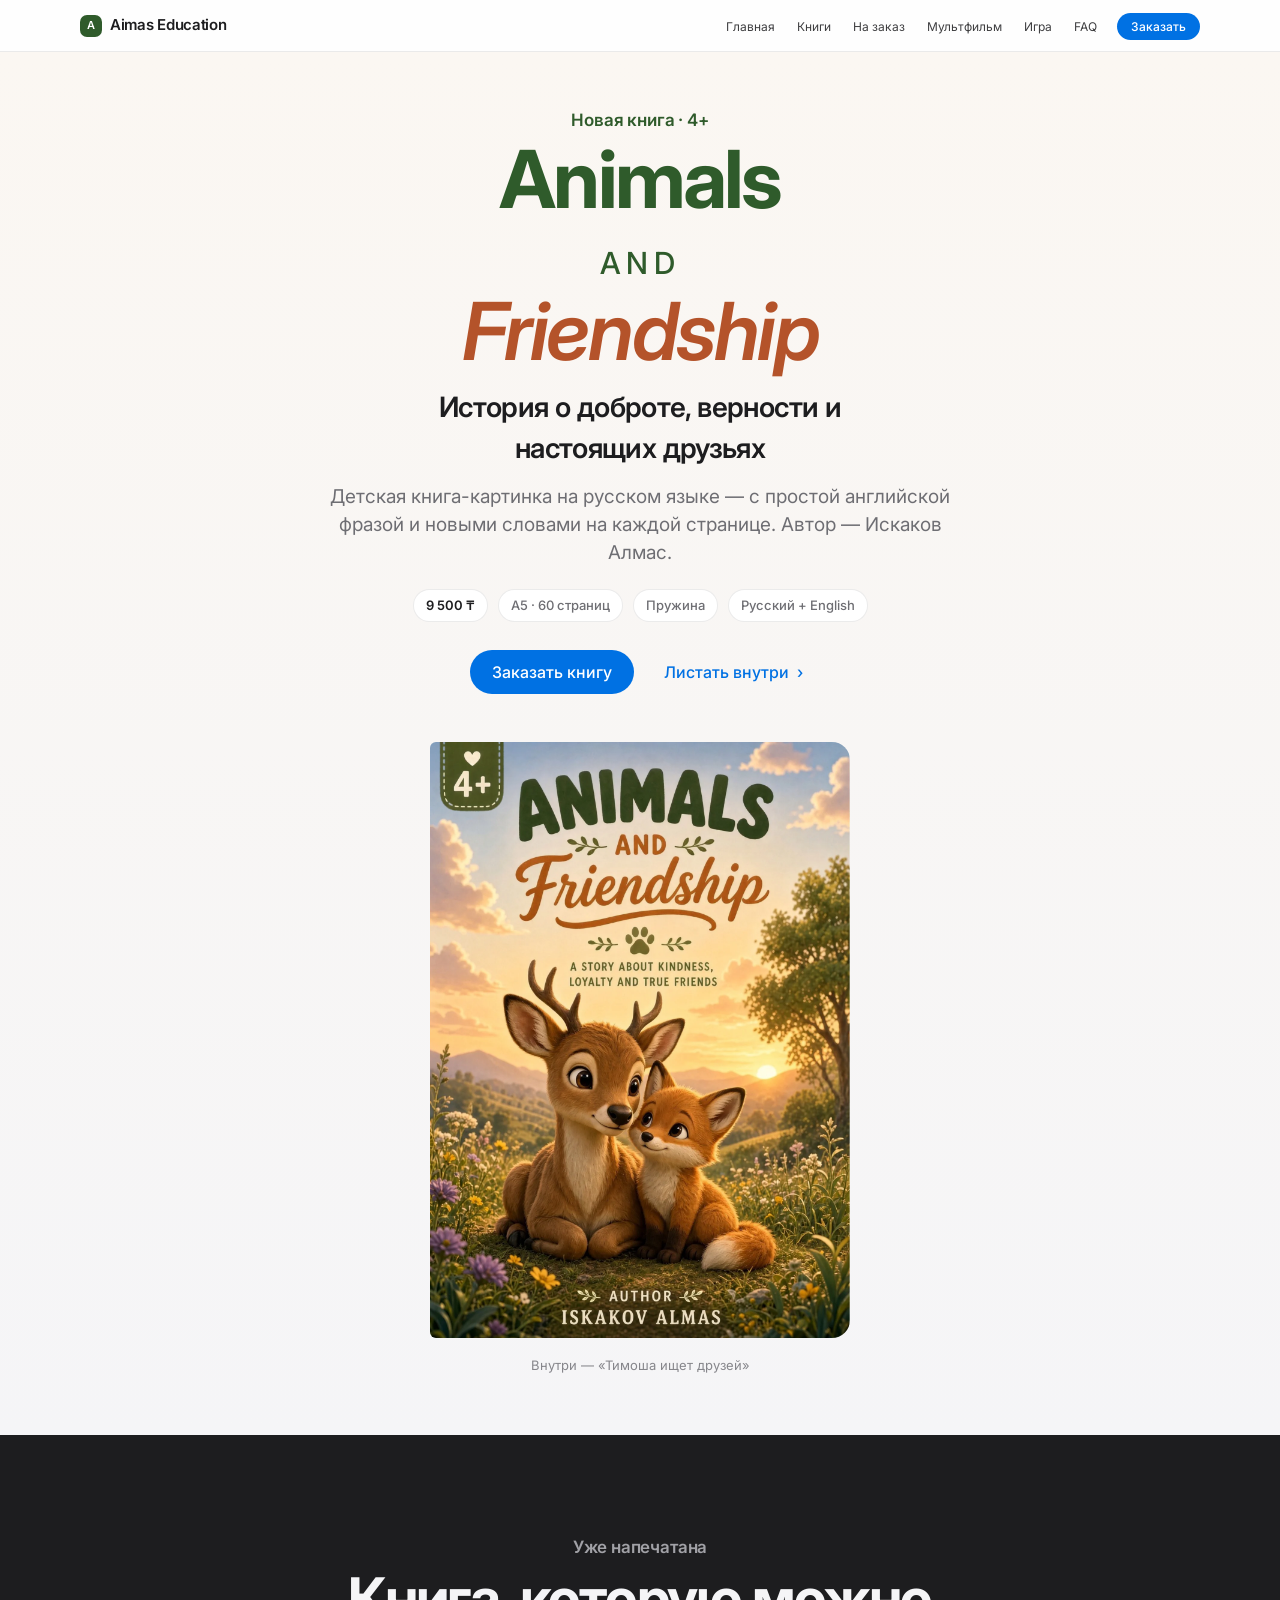
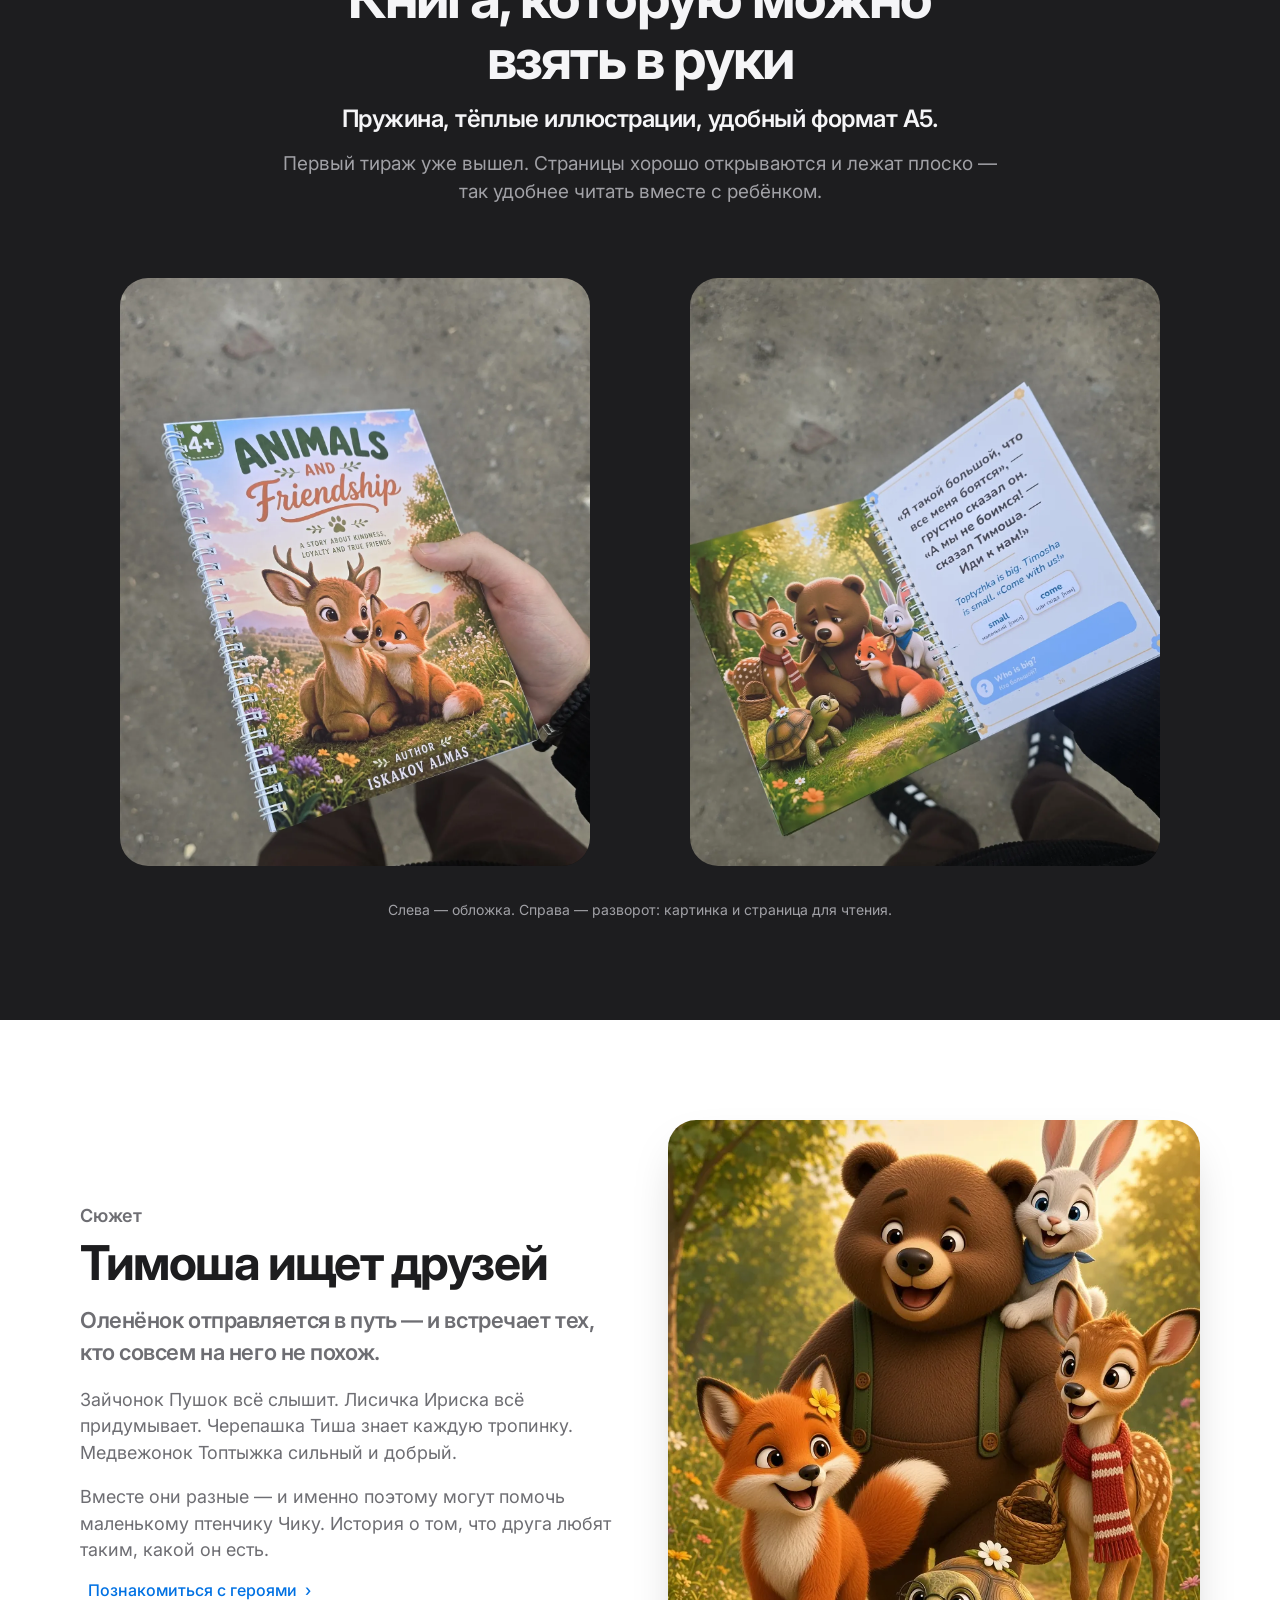
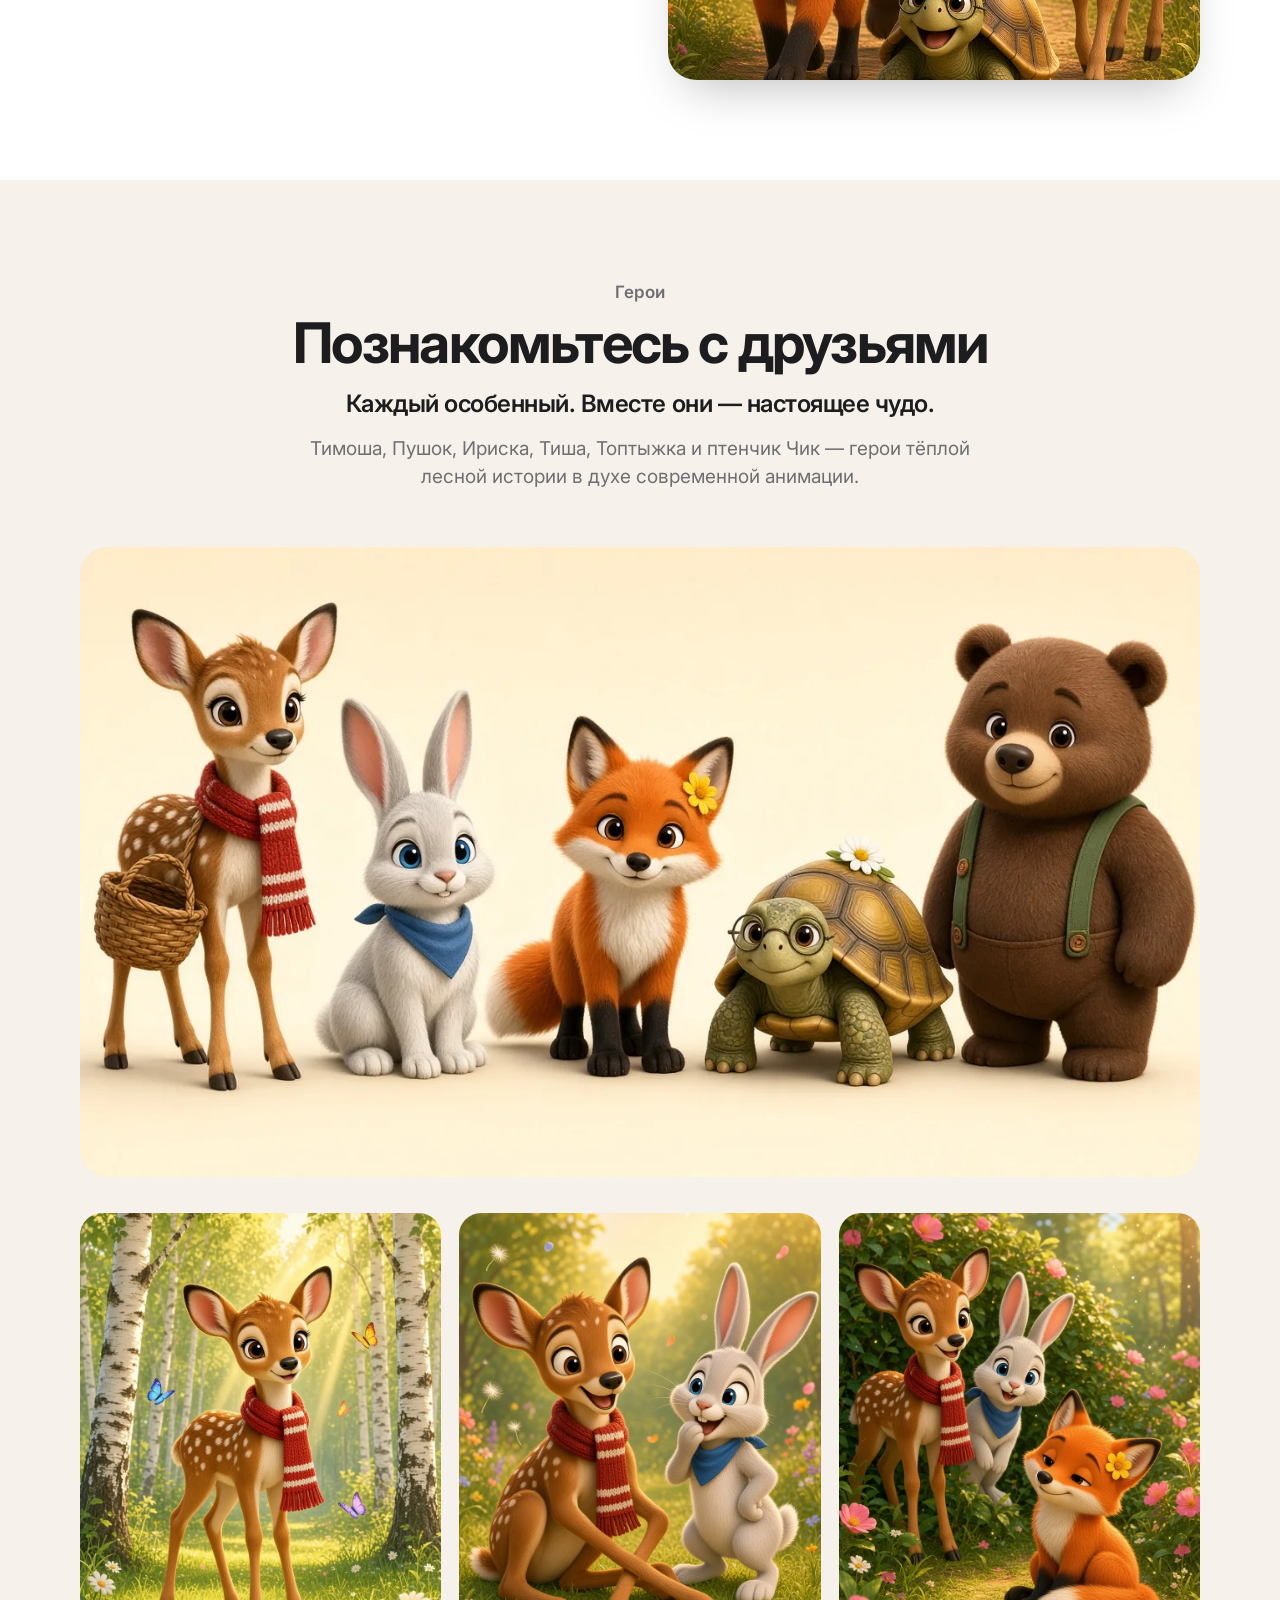
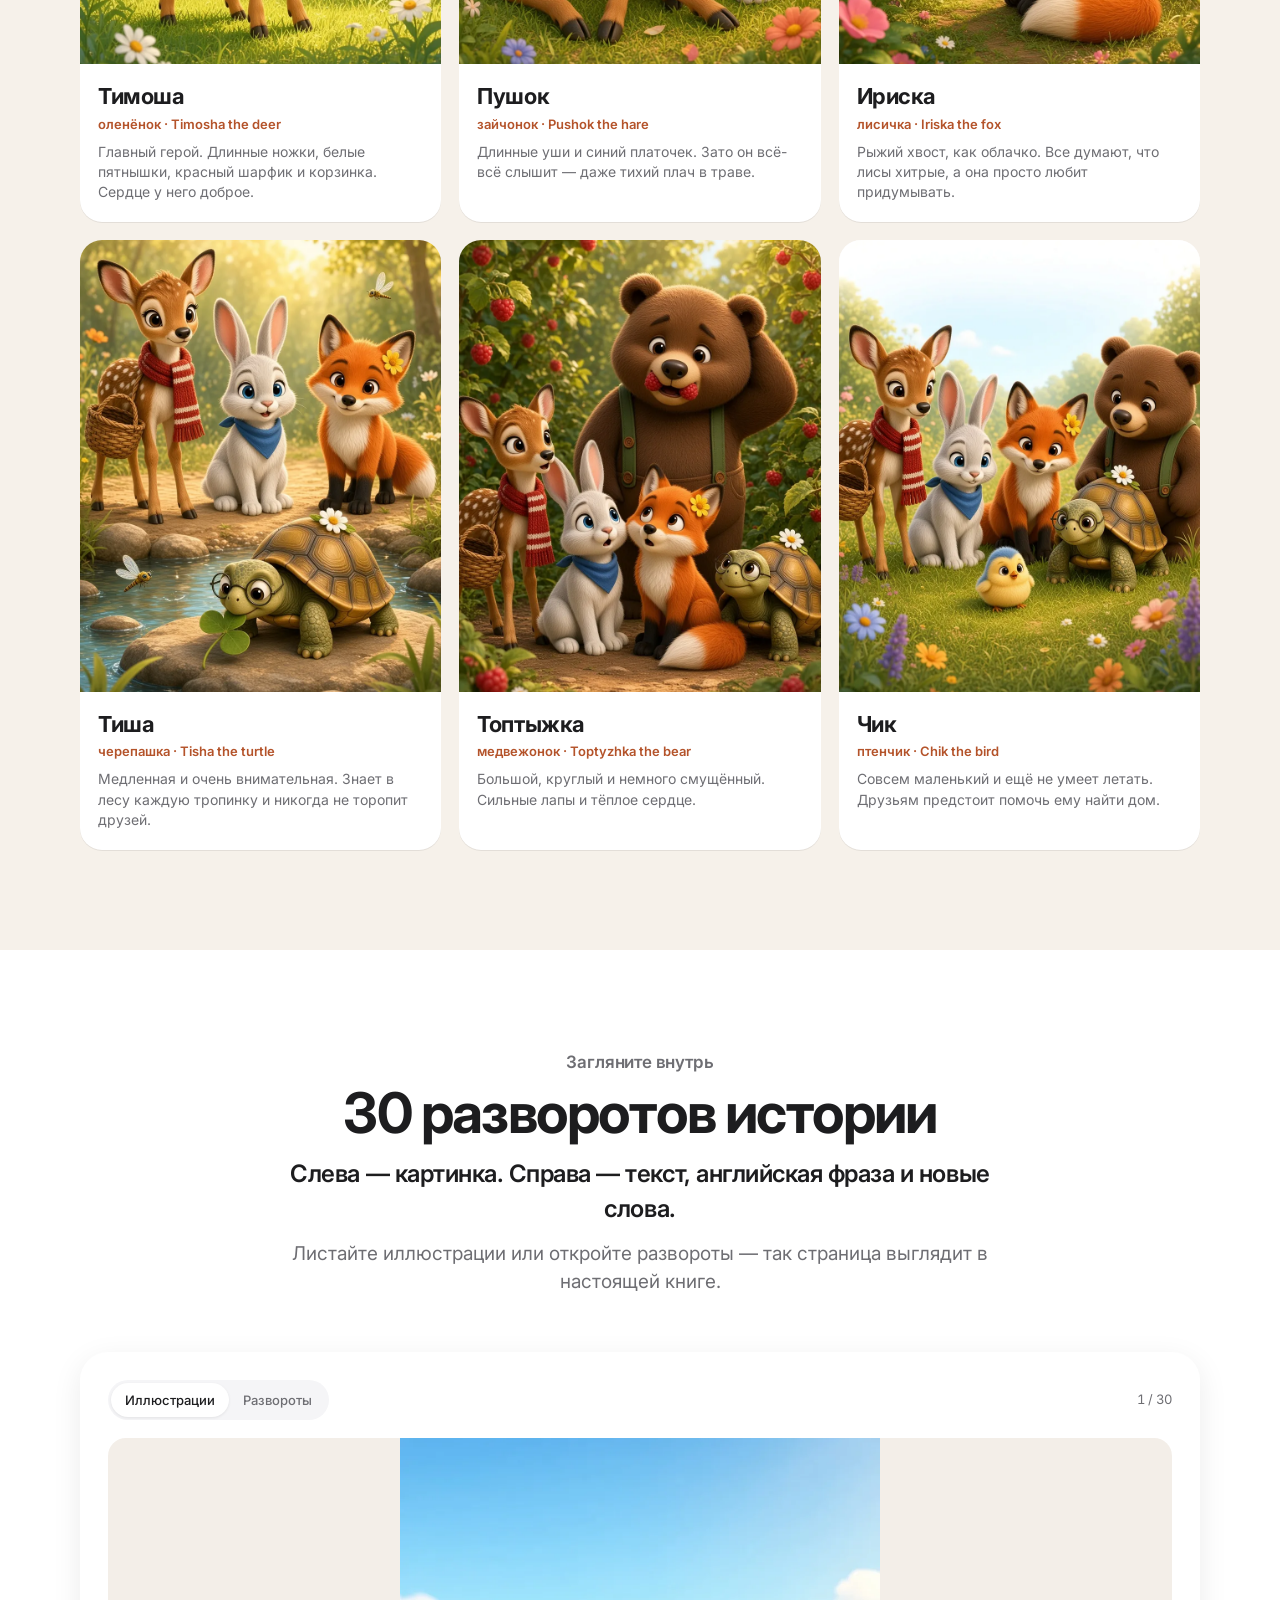
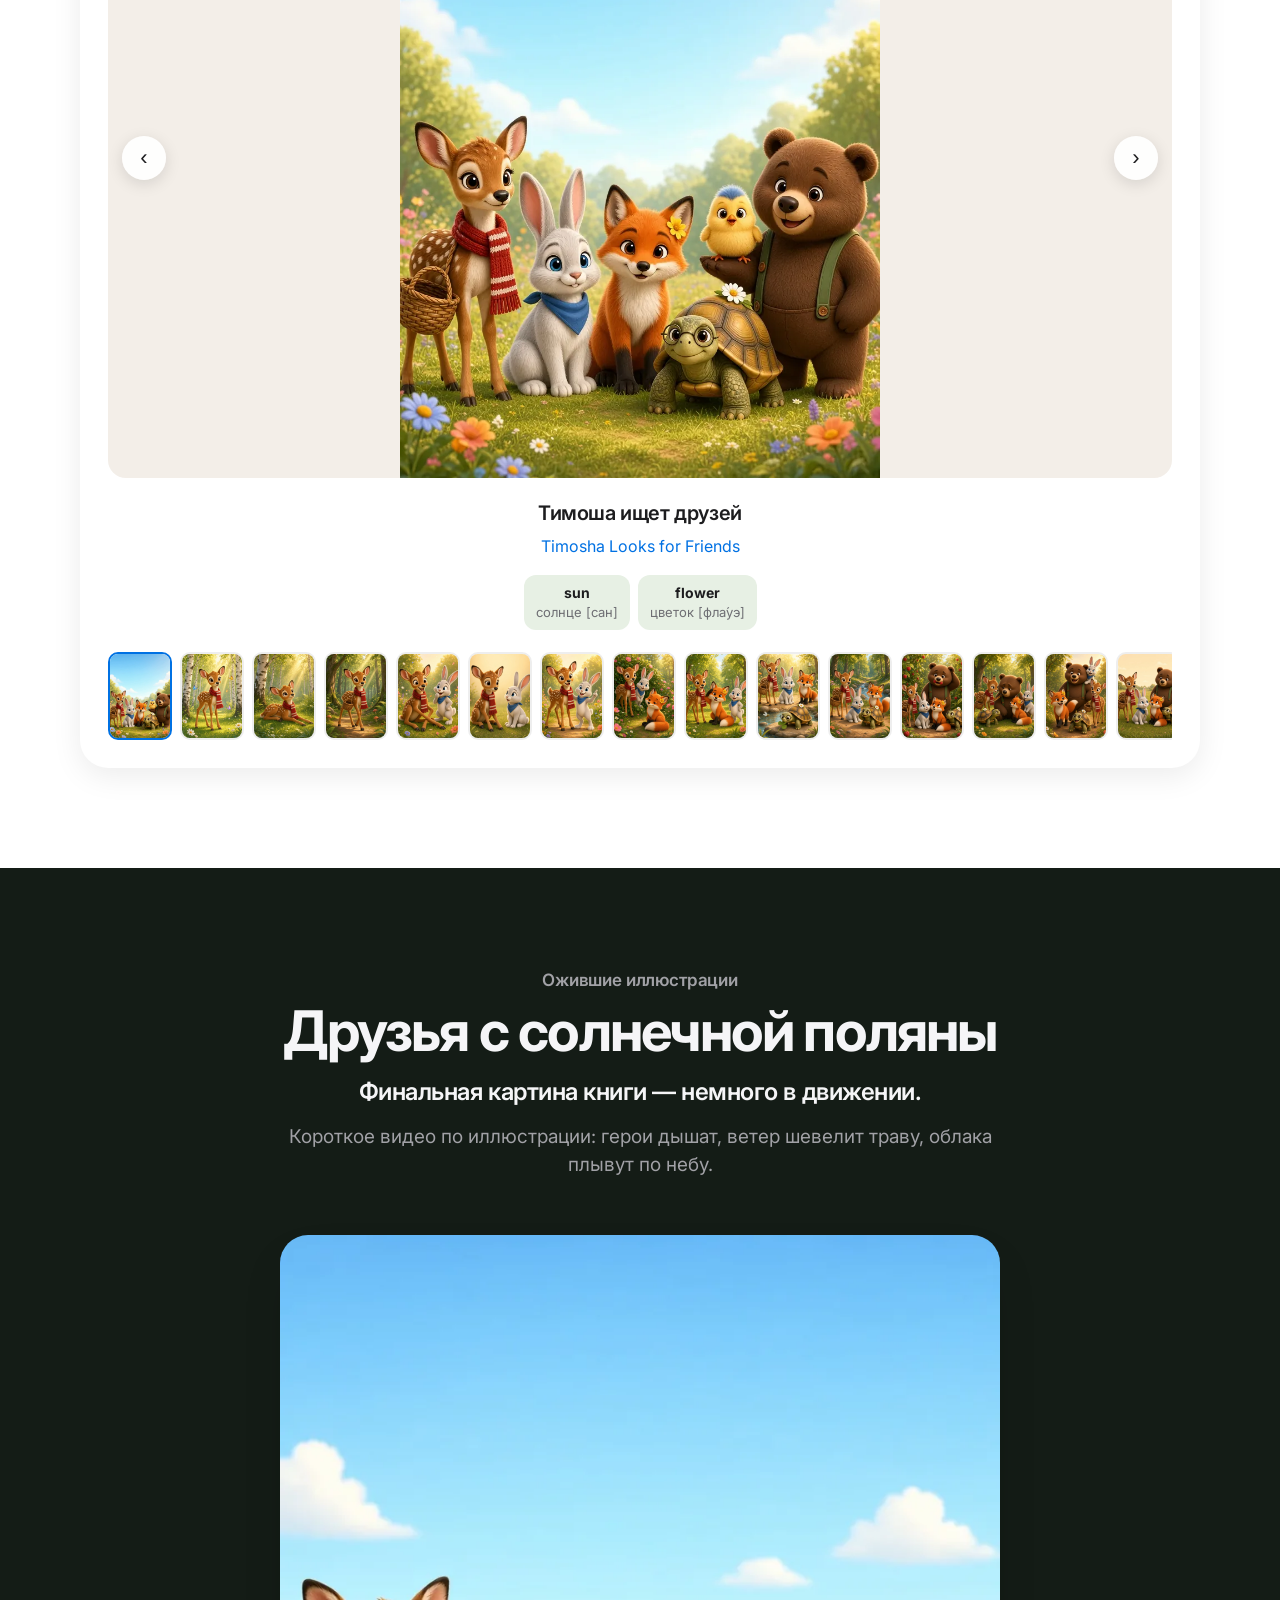
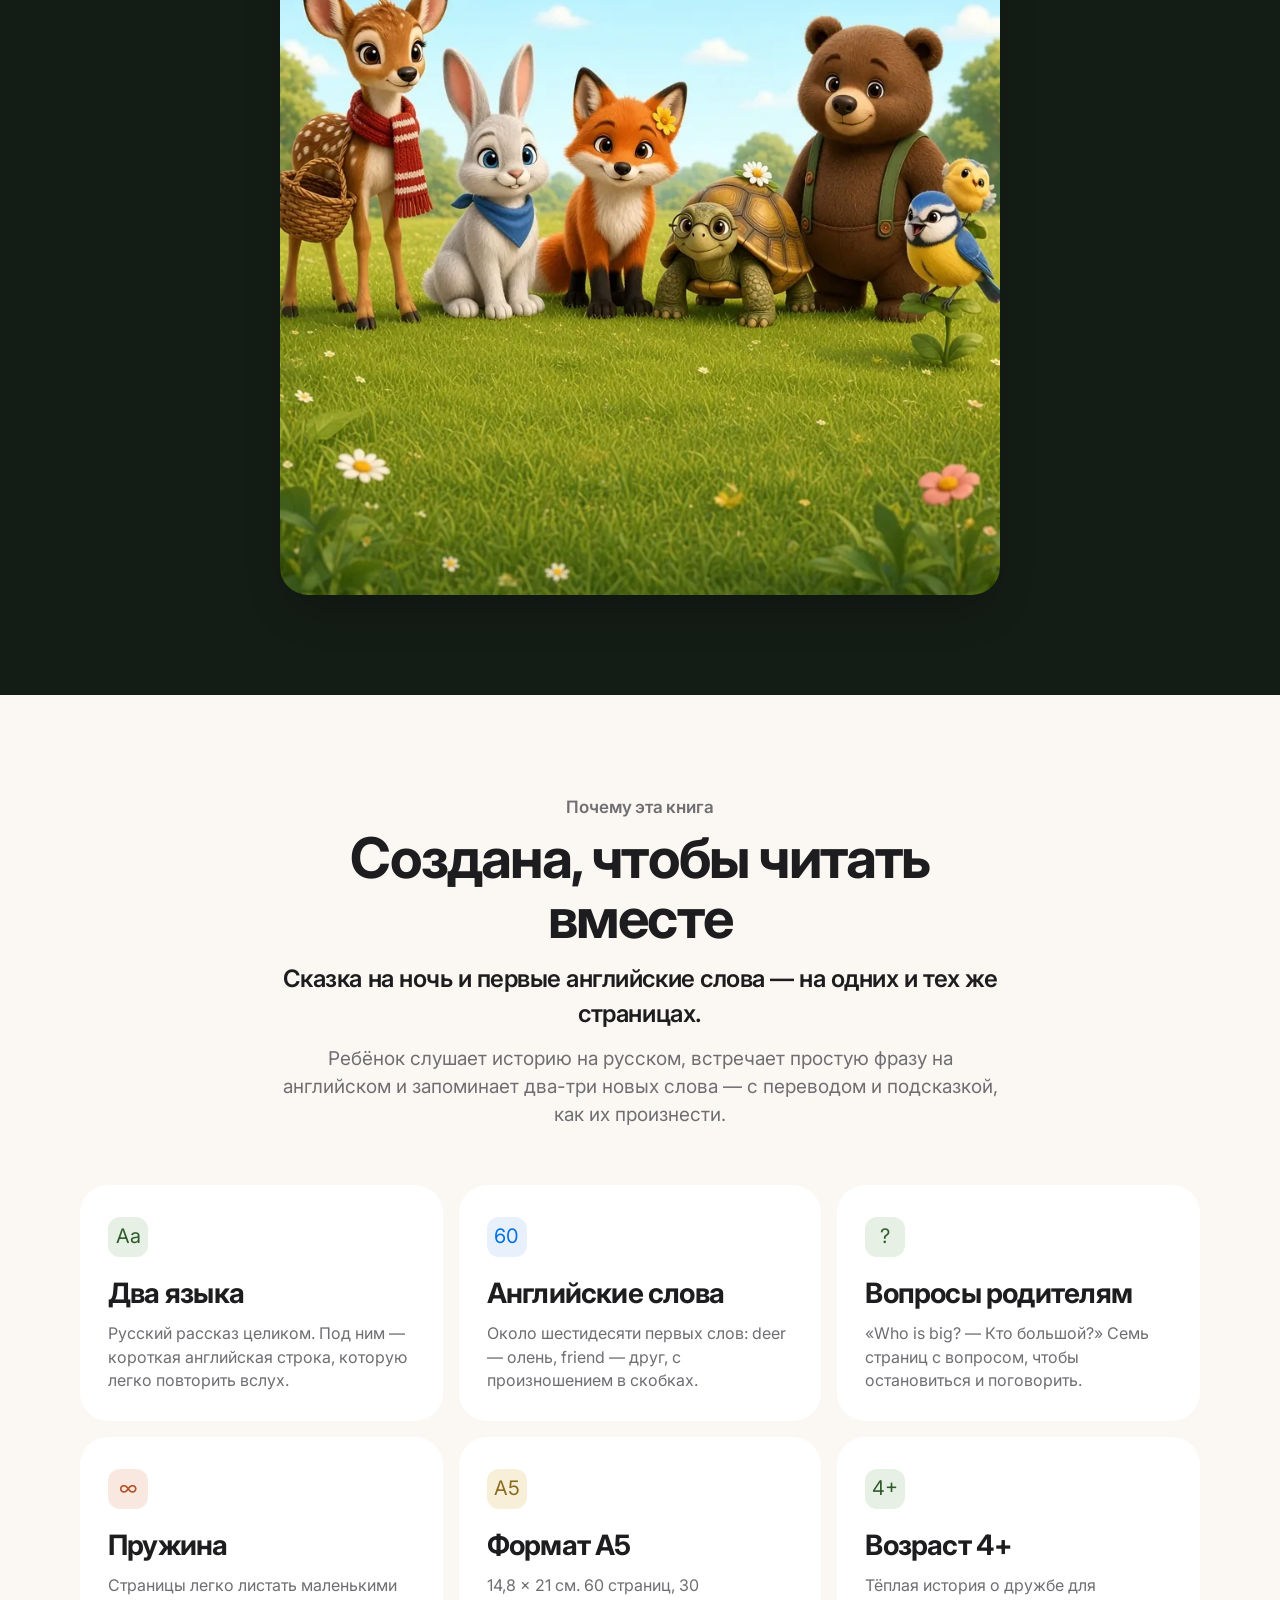
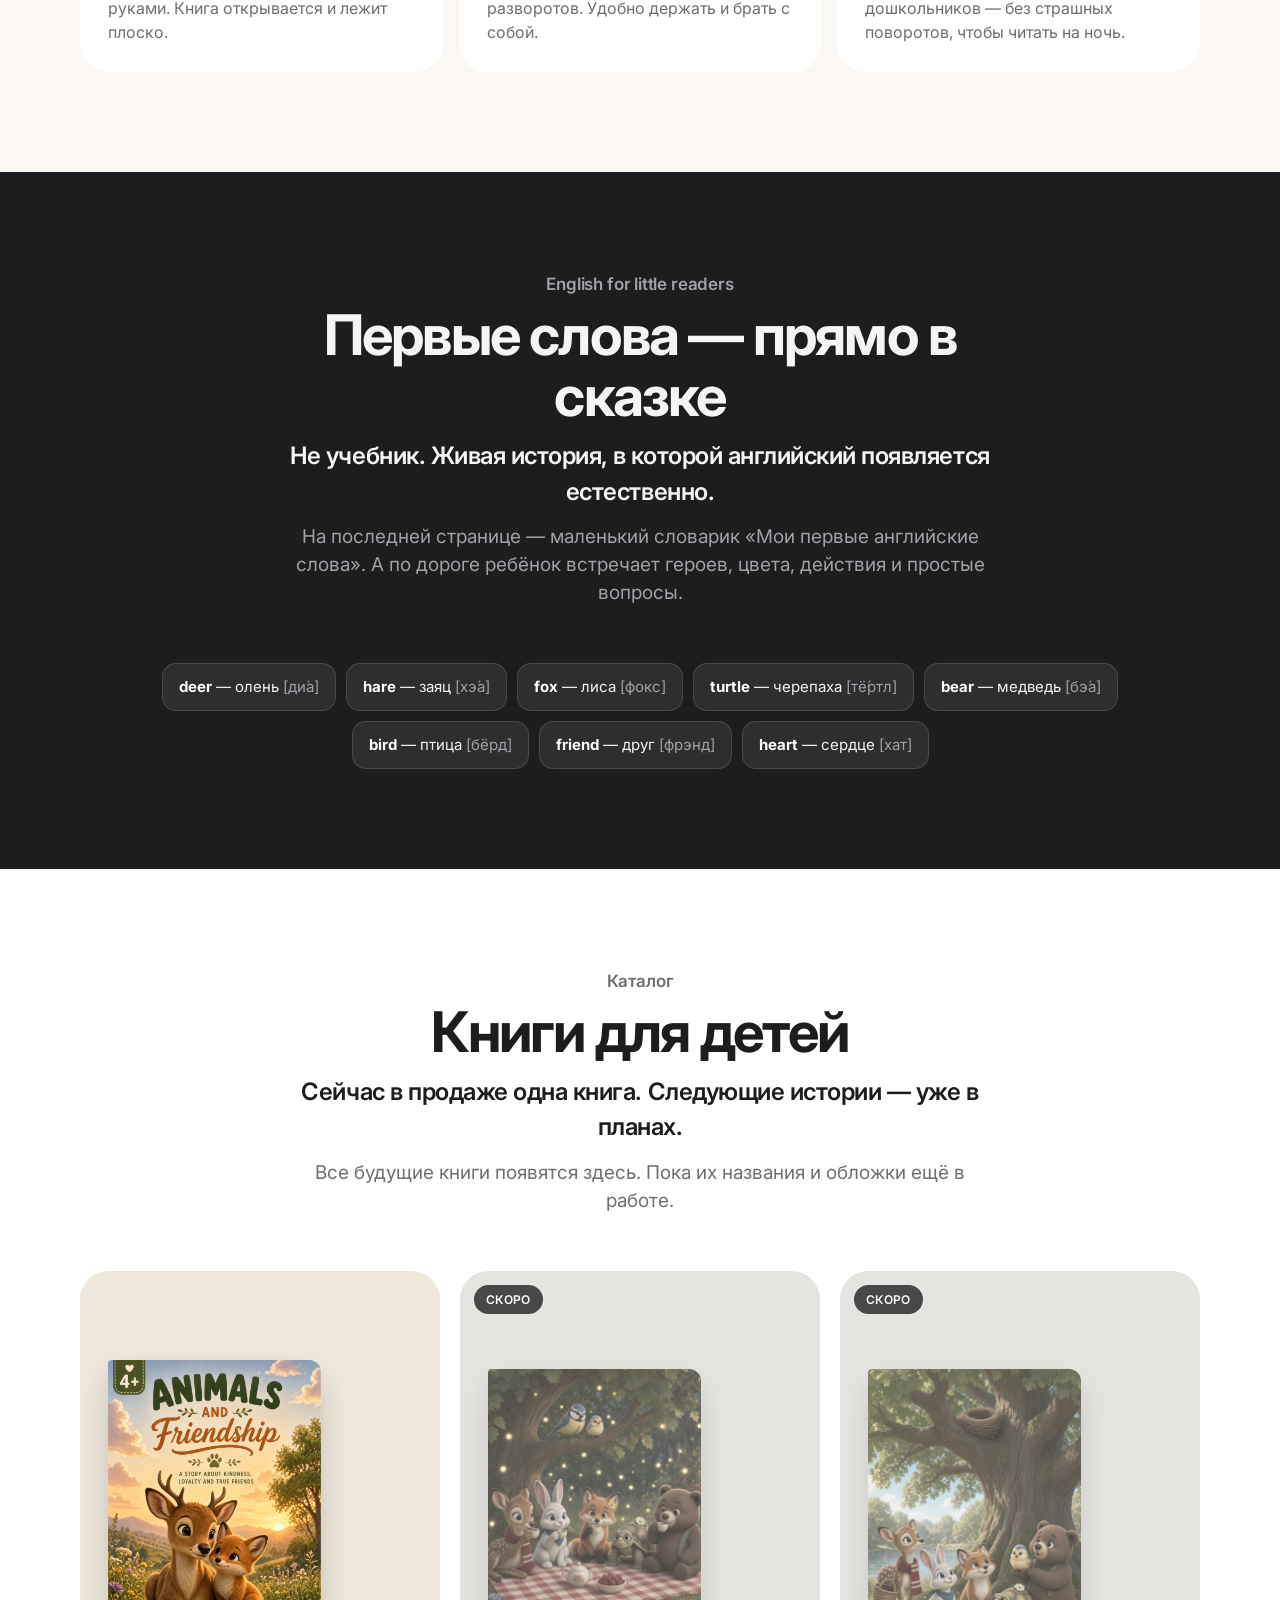
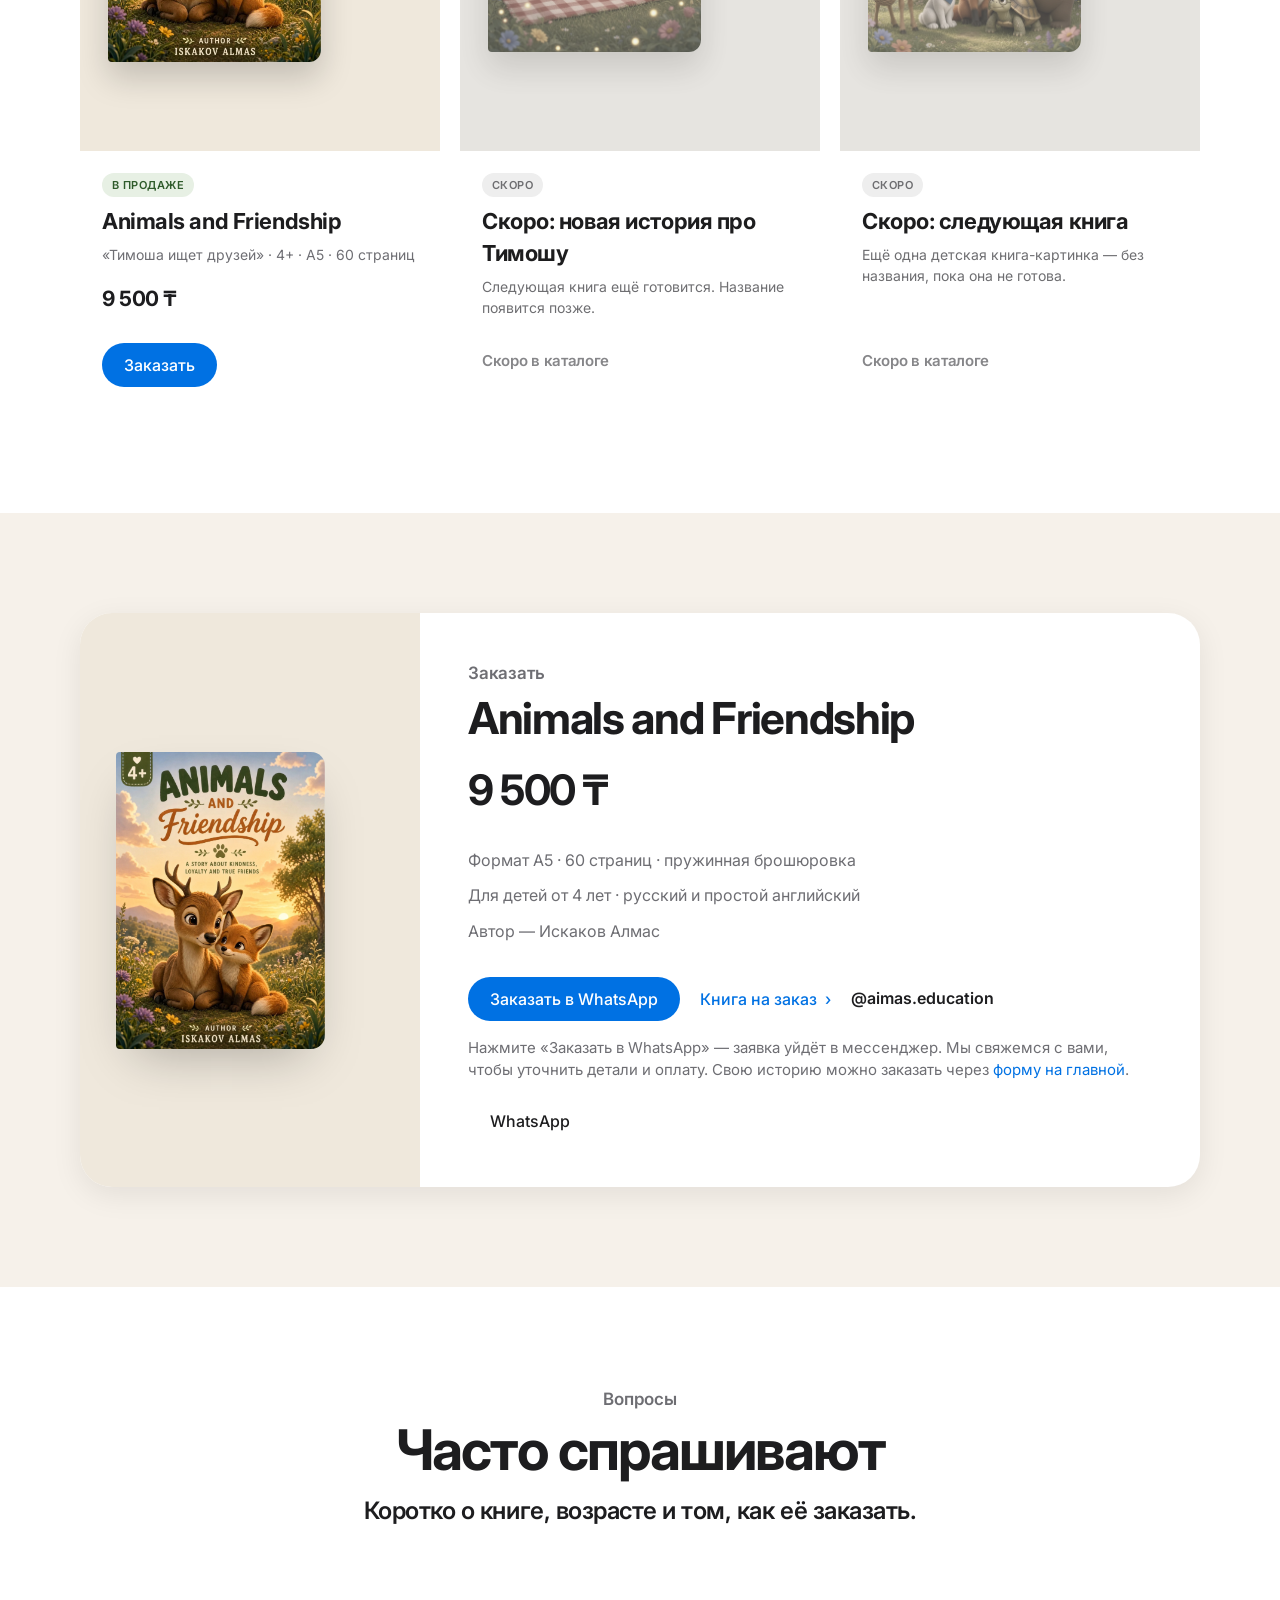
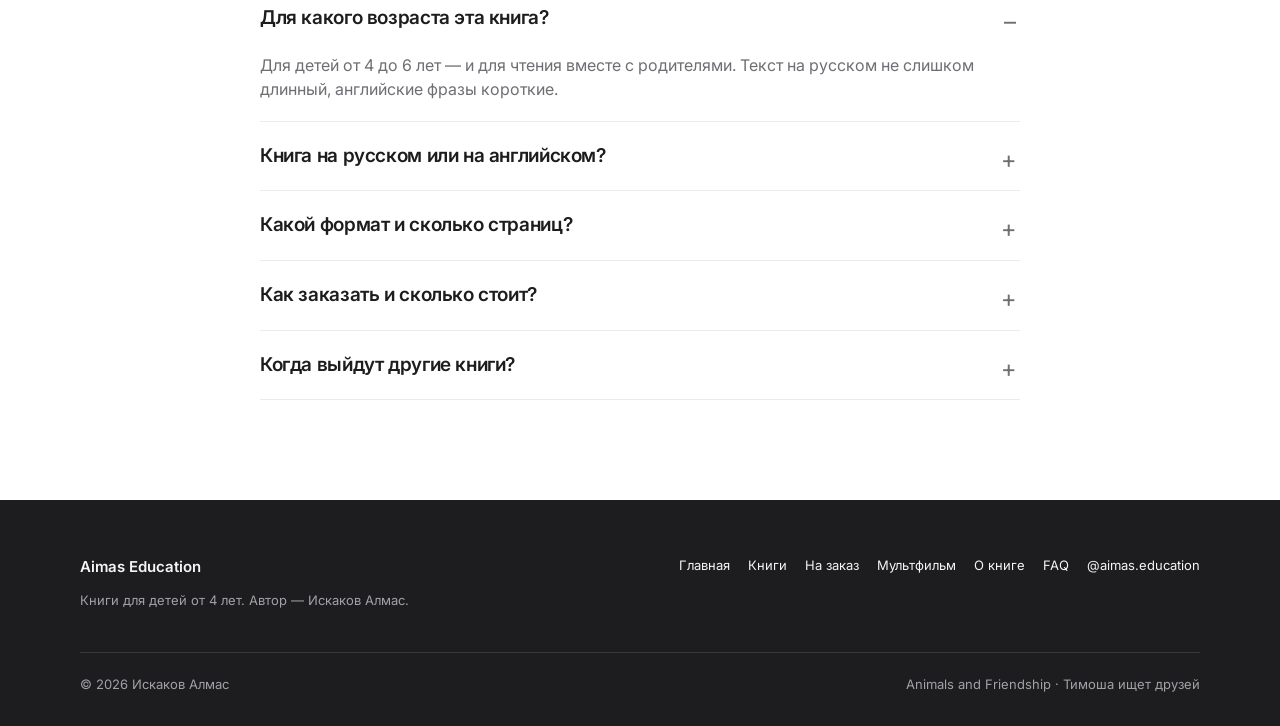
==== commit 785564ec: "Add game download section" ====
--- a/books/animals-and-friendship/index.html
+++ b/books/animals-and-friendship/index.html
@@ -33,6 +33,7 @@
         <li><a href="../../index.html#books">Книги</a></li>
         <li><a href="../../index.html#service">На заказ</a></li>
         <li><a href="../../index.html#cartoons">Мультфильм</a></li>
+        <li><a href="../../index.html#game">Игра</a></li>
         <li><a href="../../index.html#faq">FAQ</a></li>
         <li><a class="nav-cta" data-order-ready href="#">Заказать</a></li>
       </ul>
